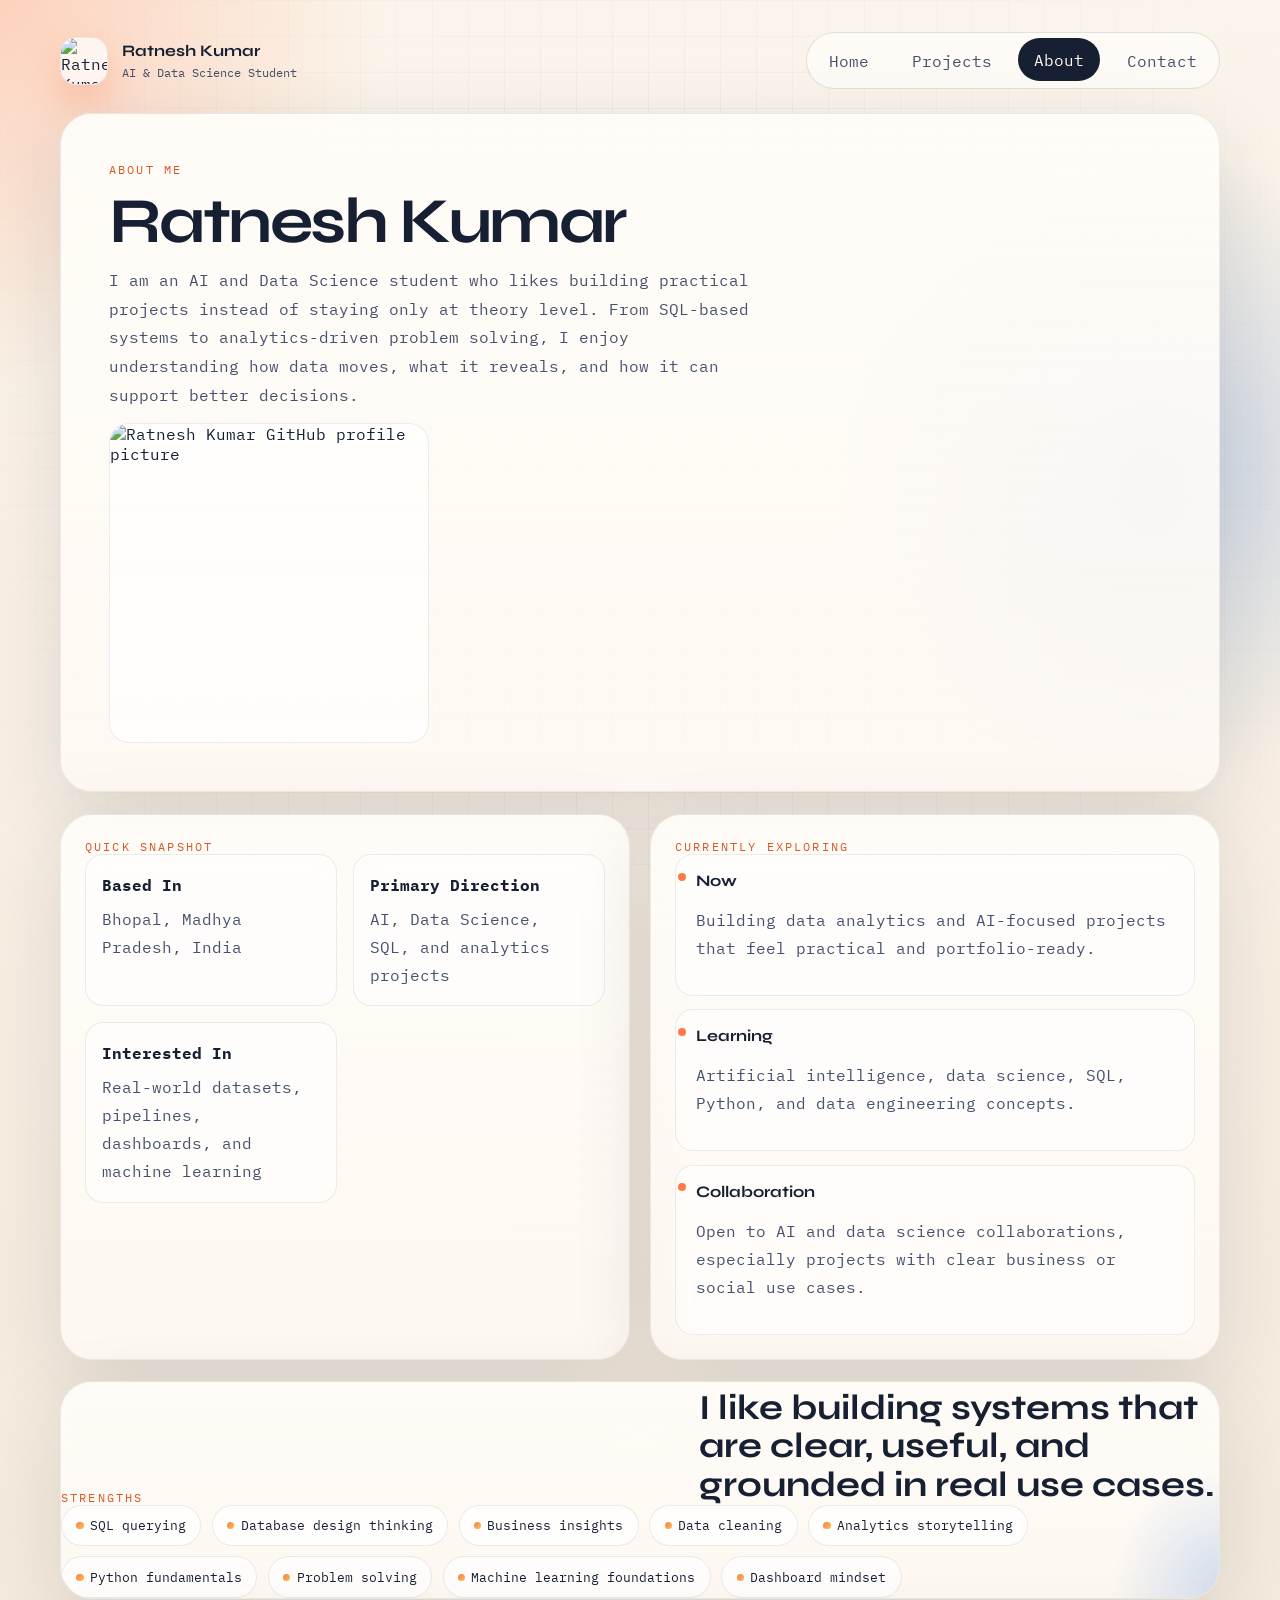
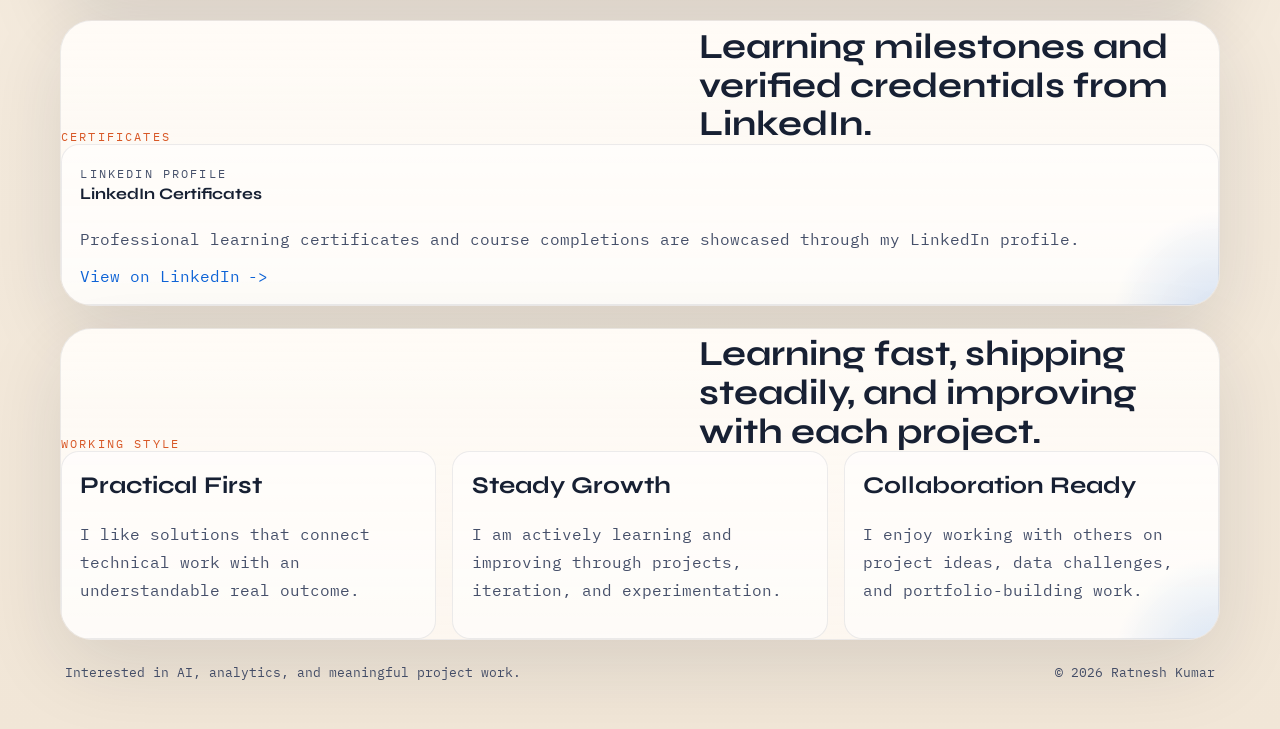
==== about.html @ 62a86c90 "Add files via upload" ====
<!DOCTYPE html>
<html lang="en">
  <head>
    <meta charset="UTF-8" />
    <meta name="viewport" content="width=device-width, initial-scale=1.0" />
    <title>About | Ratnesh Kumar</title>
    <meta
      name="description"
      content="Learn more about Ratnesh Kumar, an AI and Data Science student focused on practical problem solving."
    />
    <link rel="preconnect" href="https://fonts.googleapis.com" />
    <link rel="preconnect" href="https://fonts.gstatic.com" crossorigin />
    <link
      href="https://fonts.googleapis.com/css2?family=IBM+Plex+Mono:wght@400;500&family=Syne:wght@500;700;800&display=swap"
      rel="stylesheet"
    />
    <link rel="stylesheet" href="styles.css" />
  </head>
  <body data-page="about">
    <div class="page-shell">
      <header class="site-header">
        <a class="brand" href="index.html" aria-label="Ratnesh Kumar portfolio home">
          <span class="brand-mark">
            <img
              data-profile-image
              src="https://github.com/rat7050.png"
              alt="Ratnesh Kumar GitHub profile picture"
              loading="eager"
              decoding="async"
              referrerpolicy="no-referrer"
            />
          </span>
          <span class="brand-text">
            <strong data-name>Ratnesh Kumar</strong>
            <small data-role>AI &amp; Data Science Student</small>
          </span>
        </a>
        <button class="nav-toggle" type="button" aria-expanded="false" aria-label="Open navigation">
          Menu
        </button>
        <nav class="site-nav" data-nav>
          <a href="index.html">Home</a>
          <a href="projects.html">Projects</a>
          <a href="about.html">About</a>
          <a href="contact.html">Contact</a>
        </nav>
      </header>

      <main>
        <section class="page-hero panel compact">
          <p class="eyebrow">About Me</p>
          <h1 data-name>Ratnesh Kumar</h1>
          <p data-about-long>
            I am an AI and Data Science student who enjoys combining technical learning with practical execution. My work often starts with data, then moves into structure, analysis, and clear outcomes.
          </p>
          <div class="portrait-inline">
            <img
              data-profile-image
              src="https://github.com/rat7050.png"
              alt="Ratnesh Kumar GitHub profile picture"
              loading="lazy"
              decoding="async"
              referrerpolicy="no-referrer"
            />
          </div>
        </section>

        <section class="about-layout">
          <article class="panel">
            <p class="section-tag">Quick Snapshot</p>
            <div class="profile-facts" data-facts></div>
          </article>

          <article class="panel">
            <p class="section-tag">Currently Exploring</p>
            <div class="timeline" data-learning-path></div>
          </article>
        </section>

        <section class="panel">
          <div class="section-heading">
            <p class="section-tag">Strengths</p>
            <h2>I like building systems that are clear, useful, and grounded in real use cases.</h2>
          </div>
          <div class="chip-cloud large" data-strengths></div>
        </section>

        <section class="panel">
          <div class="section-heading">
            <p class="section-tag">Certificates</p>
            <h2>Learning milestones and verified credentials from LinkedIn.</h2>
          </div>
          <div class="certificate-grid" data-certificates></div>
        </section>

        <section class="panel">
          <div class="section-heading">
            <p class="section-tag">Working Style</p>
            <h2>Learning fast, shipping steadily, and improving with each project.</h2>
          </div>
          <div class="bullet-columns" data-values></div>
        </section>
      </main>

      <footer class="site-footer">
        <p>Interested in AI, analytics, and meaningful project work.</p>
        <p>&copy; <span data-year></span> <span data-name>Ratnesh Kumar</span></p>
      </footer>
    </div>

    <script src="script.js"></script>
  </body>
</html>
---- styles.css ----
*,
*::before,
*::after {
  box-sizing: border-box;
}

:root {
  --bg: #f7efe4;
  --bg-soft: rgba(255, 248, 240, 0.72);
  --surface: rgba(255, 250, 245, 0.82);
  --surface-strong: rgba(255, 252, 248, 0.95);
  --ink: #172033;
  --muted: #46506a;
  --line: rgba(23, 32, 51, 0.12);
  --accent: #ff7a46;
  --accent-deep: #d85827;
  --accent-two: #0d63d6;
  --accent-three: #f4c15d;
  --shadow: 0 24px 80px rgba(23, 32, 51, 0.12);
  --radius-xl: 32px;
  --radius-lg: 24px;
  --radius-md: 18px;
  --radius-sm: 14px;
  --page-width: 1160px;
}

html {
  scroll-behavior: smooth;
}

body {
  margin: 0;
  min-height: 100vh;
  color: var(--ink);
  background:
    radial-gradient(circle at top left, rgba(255, 122, 70, 0.28), transparent 24rem),
    radial-gradient(circle at 90% 20%, rgba(13, 99, 214, 0.2), transparent 20rem),
    linear-gradient(180deg, #fbf4ea 0%, #f1e6d7 100%);
  font-family: "IBM Plex Mono", "Consolas", monospace;
}

body::before {
  content: "";
  position: fixed;
  inset: 0;
  pointer-events: none;
  background-image:
    linear-gradient(rgba(23, 32, 51, 0.035) 1px, transparent 1px),
    linear-gradient(90deg, rgba(23, 32, 51, 0.035) 1px, transparent 1px);
  background-size: 36px 36px;
  mask-image: radial-gradient(circle at center, black 45%, transparent 95%);
  z-index: -1;
}

a {
  color: inherit;
  text-decoration: none;
}

img {
  max-width: 100%;
}

.page-shell {
  width: min(calc(100% - 2rem), var(--page-width));
  margin: 0 auto;
  padding: 1.25rem 0 3rem;
}

.site-header,
.site-footer,
.hero,
.story-grid,
.section-block,
.about-layout,
.contact-layout {
  width: 100%;
}

.site-header {
  display: flex;
  align-items: center;
  justify-content: space-between;
  gap: 1rem;
  padding: 0.75rem 0 1.5rem;
}

.brand {
  display: inline-flex;
  align-items: center;
  gap: 0.9rem;
}

.brand-mark {
  display: inline-flex;
  align-items: center;
  justify-content: center;
  width: 3rem;
  height: 3rem;
  border-radius: 1rem;
  overflow: hidden;
  background: rgba(255, 255, 255, 0.72);
  border: 1px solid rgba(23, 32, 51, 0.08);
  box-shadow: 0 18px 36px rgba(255, 122, 70, 0.3);
}

.brand-mark img {
  display: block;
  width: 100%;
  height: 100%;
  object-fit: cover;
}

.brand-text {
  display: flex;
  flex-direction: column;
  gap: 0.2rem;
}

.brand-text strong,
h1,
h2,
h3,
blockquote {
  font-family: "Syne", "Trebuchet MS", sans-serif;
}

.brand-text strong {
  font-size: 1rem;
}

.brand-text small {
  color: var(--muted);
  font-size: 0.78rem;
}

.site-nav {
  display: flex;
  align-items: center;
  gap: 0.65rem;
  padding: 0.4rem;
  border: 1px solid var(--line);
  border-radius: 999px;
  background: rgba(255, 252, 248, 0.8);
  backdrop-filter: blur(16px);
}

.site-nav a {
  padding: 0.7rem 1rem;
  border-radius: 999px;
  color: var(--muted);
  transition: background-color 180ms ease, color 180ms ease, transform 180ms ease;
}

.site-nav a:hover,
.site-nav a.active {
  background: var(--ink);
  color: #fff7f0;
  transform: translateY(-1px);
}

.nav-toggle {
  display: none;
  border: 1px solid var(--line);
  border-radius: 999px;
  background: var(--surface-strong);
  padding: 0.75rem 1rem;
  font: inherit;
  color: var(--ink);
  cursor: pointer;
}

main {
  display: grid;
  gap: 1.35rem;
}

.panel {
  position: relative;
  overflow: hidden;
  border: 1px solid rgba(23, 32, 51, 0.08);
  border-radius: var(--radius-xl);
  background: linear-gradient(180deg, var(--surface-strong), var(--surface));
  box-shadow: var(--shadow);
}

.panel::after {
  content: "";
  position: absolute;
  inset: auto -10% -45% auto;
  width: 14rem;
  height: 14rem;
  border-radius: 50%;
  background: radial-gradient(circle, rgba(13, 99, 214, 0.18), transparent 70%);
  pointer-events: none;
}

.hero,
.page-hero {
  padding: clamp(1.75rem, 4vw, 3rem);
}

.hero {
  display: grid;
  grid-template-columns: minmax(0, 1.3fr) minmax(18rem, 0.9fr);
  gap: 1.3rem;
}

.page-hero.compact {
  display: grid;
  gap: 0.85rem;
}

.eyebrow,
.section-tag,
.card-label {
  margin: 0;
  font-size: 0.75rem;
  letter-spacing: 0.18em;
  text-transform: uppercase;
  color: var(--accent-deep);
}

h1 {
  margin: 0;
  font-size: clamp(2.85rem, 8vw, 5.5rem);
  line-height: 0.96;
  letter-spacing: -0.04em;
  max-width: 11ch;
}

.page-hero h1 {
  max-width: 14ch;
  font-size: clamp(2.2rem, 6vw, 4rem);
}

.hero-summary,
[data-project-summary],
[data-contact-intro],
[data-about-long],
[data-about-short] {
  margin: 0;
  max-width: 65ch;
  color: var(--muted);
  font-size: 1rem;
  line-height: 1.8;
}

.hero-actions {
  display: flex;
  flex-wrap: wrap;
  gap: 0.8rem;
  margin: 1.5rem 0;
}

.button,
.text-link {
  transition: transform 180ms ease, background-color 180ms ease, color 180ms ease, border-color 180ms ease;
}

.button {
  display: inline-flex;
  align-items: center;
  justify-content: center;
  gap: 0.5rem;
  min-height: 3.1rem;
  padding: 0.9rem 1.3rem;
  border-radius: 999px;
  border: 1px solid transparent;
  font-size: 0.92rem;
}

.button:hover,
.text-link:hover {
  transform: translateY(-2px);
}

.button.primary {
  background: var(--ink);
  color: #fff7f0;
}

.button.secondary {
  background: rgba(13, 99, 214, 0.12);
  border-color: rgba(13, 99, 214, 0.2);
  color: var(--accent-two);
}

.button.ghost {
  background: transparent;
  border-color: var(--line);
  color: var(--ink);
}

.text-link {
  display: inline-flex;
  align-items: center;
  gap: 0.5rem;
  color: var(--accent-two);
}

.text-link::after {
  content: "->";
}

.stats-grid {
  display: grid;
  grid-template-columns: repeat(3, minmax(0, 1fr));
  gap: 0.85rem;
  margin-top: 1.25rem;
}

.stat-card,
.feature-card,
.stack-card,
.portrait-card,
.project-card,
.mini-panel,
.timeline-item,
.contact-item {
  border: 1px solid rgba(23, 32, 51, 0.08);
  background: rgba(255, 255, 255, 0.55);
  backdrop-filter: blur(10px);
}

.stat-card {
  padding: 1rem;
  border-radius: var(--radius-md);
}

.stat-card strong {
  display: block;
  font-family: "Syne", sans-serif;
  font-size: 1.8rem;
}

.stat-card span {
  color: var(--muted);
  font-size: 0.8rem;
}

.hero-side {
  display: grid;
  gap: 1rem;
}

.feature-card,
.stack-card,
.portrait-card,
.cta-panel,
.process-panel,
.note-panel {
  padding: 1.4rem;
}

.tilt-card {
  transform: rotate(-2.4deg);
}

.feature-card h2,
.stack-card h2,
.intro-panel h2,
.quote-panel blockquote,
.cta-panel h2,
.section-heading h2,
.note-panel h2 {
  margin: 0.4rem 0 0;
  font-size: clamp(1.55rem, 3vw, 2.2rem);
  line-height: 1.1;
}

.mini-list,
.timeline,
.contact-list {
  display: grid;
  gap: 0.85rem;
}

.mini-list {
  margin: 1rem 0 0;
  padding: 0 0 0 1.1rem;
  color: var(--muted);
  line-height: 1.7;
}

.chip-cloud {
  display: flex;
  flex-wrap: wrap;
  gap: 0.65rem;
  margin-top: 1rem;
}

.chip-cloud.large {
  margin-top: 0;
}

.chip {
  display: inline-flex;
  align-items: center;
  gap: 0.4rem;
  padding: 0.7rem 0.9rem;
  border: 1px solid rgba(23, 32, 51, 0.09);
  border-radius: 999px;
  background: rgba(255, 255, 255, 0.7);
  color: var(--ink);
  font-size: 0.82rem;
}

.chip::before {
  content: "";
  width: 0.45rem;
  height: 0.45rem;
  border-radius: 50%;
  background: linear-gradient(135deg, var(--accent), var(--accent-three));
}

.portrait-card {
  display: grid;
  gap: 1rem;
}

.portrait-frame,
.portrait-inline {
  overflow: hidden;
  border-radius: calc(var(--radius-lg) - 4px);
  border: 1px solid rgba(23, 32, 51, 0.08);
  background: rgba(255, 255, 255, 0.7);
}

.portrait-frame {
  min-height: 18rem;
}

.portrait-frame img,
.portrait-inline img {
  display: block;
  width: 100%;
  height: 100%;
  object-fit: cover;
}

.portrait-meta {
  display: grid;
  gap: 0.35rem;
}

.portrait-meta h2 {
  margin: 0;
  font-size: clamp(1.35rem, 2.6vw, 1.9rem);
  line-height: 1.1;
}

.story-grid,
.about-layout,
.contact-layout {
  display: grid;
  grid-template-columns: repeat(2, minmax(0, 1fr));
  gap: 1.25rem;
}

.about-layout > .panel,
.contact-layout > .panel {
  padding: 1.5rem;
}

.intro-panel,
.quote-panel {
  padding: 1.5rem;
}

.portrait-inline {
  width: min(100%, 20rem);
  aspect-ratio: 1 / 1;
}

.intro-panel p,
.quote-panel blockquote,
.profile-facts,
.bullet-columns p,
.timeline-item p,
.contact-item p {
  color: var(--muted);
  line-height: 1.75;
}

blockquote {
  padding-left: 1rem;
  border-left: 4px solid var(--accent);
}

.section-block {
  display: grid;
  gap: 1rem;
}

.section-heading {
  display: flex;
  align-items: end;
  justify-content: space-between;
  gap: 1rem;
}

.section-heading h2 {
  max-width: 20ch;
}

.project-grid {
  display: grid;
  grid-template-columns: repeat(3, minmax(0, 1fr));
  gap: 1rem;
}

.project-card {
  display: grid;
  gap: 1rem;
  padding: 1.35rem;
  border-radius: var(--radius-lg);
}

.project-card:nth-child(3n + 1) .project-banner {
  background: linear-gradient(135deg, rgba(255, 122, 70, 0.18), rgba(244, 193, 93, 0.18));
}

.project-card:nth-child(3n + 2) .project-banner {
  background: linear-gradient(135deg, rgba(13, 99, 214, 0.18), rgba(132, 186, 255, 0.18));
}

.project-card:nth-child(3n + 3) .project-banner {
  background: linear-gradient(135deg, rgba(23, 32, 51, 0.12), rgba(255, 255, 255, 0.28));
}

.project-banner {
  min-height: 9rem;
  border-radius: 1.2rem;
  border: 1px solid rgba(23, 32, 51, 0.08);
  padding: 1rem;
}

.project-index {
  display: inline-flex;
  align-items: center;
  justify-content: center;
  width: 2.25rem;
  height: 2.25rem;
  border-radius: 999px;
  background: rgba(255, 255, 255, 0.74);
  font-family: "Syne", sans-serif;
  font-size: 1rem;
}

.project-card h3 {
  margin: 0;
  font-family: "Syne", sans-serif;
  font-size: 1.45rem;
}

.project-card p {
  margin: 0;
  color: var(--muted);
  line-height: 1.75;
}

.project-meta {
  display: flex;
  flex-wrap: wrap;
  gap: 0.5rem;
}

.project-links {
  display: flex;
  flex-wrap: wrap;
  gap: 0.85rem;
}

.project-links a {
  color: var(--accent-two);
}

.process-grid,
.profile-facts,
.bullet-columns,
.contact-fit,
.certificate-grid {
  display: grid;
  grid-template-columns: repeat(auto-fit, minmax(14rem, 1fr));
  gap: 1rem;
}

.mini-panel,
.timeline-item,
.contact-item,
.fit-card,
.certificate-card {
  padding: 1rem 1rem 1.05rem;
  border-radius: var(--radius-md);
}

.mini-panel h3,
.timeline-item h3,
.contact-item h3,
.fit-card h3,
.certificate-card h3 {
  margin: 0 0 0.55rem;
  font-size: 1rem;
  font-family: "Syne", sans-serif;
}

.profile-facts strong {
  display: block;
  margin-bottom: 0.35rem;
  color: var(--ink);
}

.mini-panel span {
  display: block;
  color: var(--muted);
  line-height: 1.75;
}

.timeline {
  grid-template-columns: 1fr;
}

.timeline-item {
  position: relative;
  padding-left: 1.25rem;
}

.timeline-item::before {
  content: "";
  position: absolute;
  left: 0.15rem;
  top: 1.1rem;
  width: 0.5rem;
  height: 0.5rem;
  border-radius: 50%;
  background: var(--accent);
}

.bullet-columns {
  align-items: start;
}

.bullet-columns > div,
.fit-card,
.certificate-card {
  padding: 1.15rem;
  border-radius: var(--radius-md);
  border: 1px solid rgba(23, 32, 51, 0.08);
  background: rgba(255, 255, 255, 0.55);
}

.bullet-columns h2,
.fit-card h3,
.certificate-card h3 {
  margin-top: 0;
}

.certificate-card {
  display: grid;
  gap: 0.8rem;
}

.certificate-card p {
  margin: 0;
  color: var(--muted);
  line-height: 1.75;
}

.certificate-link {
  justify-self: start;
}

.contact-list,
.contact-fit {
  margin-top: 0.75rem;
}

.contact-item a {
  color: var(--accent-two);
  word-break: break-word;
}

.cta-panel {
  display: flex;
  align-items: center;
  justify-content: space-between;
  gap: 1rem;
}

.site-footer {
  display: flex;
  justify-content: space-between;
  gap: 1rem;
  margin-top: 1.5rem;
  padding: 0 0.3rem;
  color: var(--muted);
  font-size: 0.82rem;
}

.site-footer p {
  margin: 0;
}

@media (max-width: 980px) {
  .hero,
  .story-grid,
  .about-layout,
  .contact-layout,
  .project-grid,
  .process-grid,
  .profile-facts,
  .bullet-columns,
  .contact-fit {
    grid-template-columns: 1fr;
  }

  .section-heading,
  .cta-panel,
  .site-footer {
    align-items: start;
    flex-direction: column;
  }

  h1,
  .page-hero h1 {
    max-width: 100%;
  }
}

@media (max-width: 760px) {
  .page-shell {
    width: min(calc(100% - 1rem), var(--page-width));
  }

  .site-header {
    position: relative;
    flex-wrap: wrap;
  }

  .nav-toggle {
    display: inline-flex;
  }

  .site-nav {
    display: none;
    width: 100%;
    flex-direction: column;
    align-items: stretch;
    border-radius: 1.5rem;
    padding: 0.65rem;
  }

  .site-nav.open {
    display: flex;
  }

  .site-nav a {
    text-align: center;
  }

  .hero-actions,
  .project-links {
    flex-direction: column;
    align-items: stretch;
  }

  .button,
  .text-link {
    justify-content: center;
  }

  .stats-grid {
    grid-template-columns: 1fr;
  }
}

@media (prefers-reduced-motion: reduce) {
  *,
  *::before,
  *::after {
    scroll-behavior: auto;
    transition: none !important;
    animation: none !important;
  }

  .tilt-card {
    transform: none;
  }
}
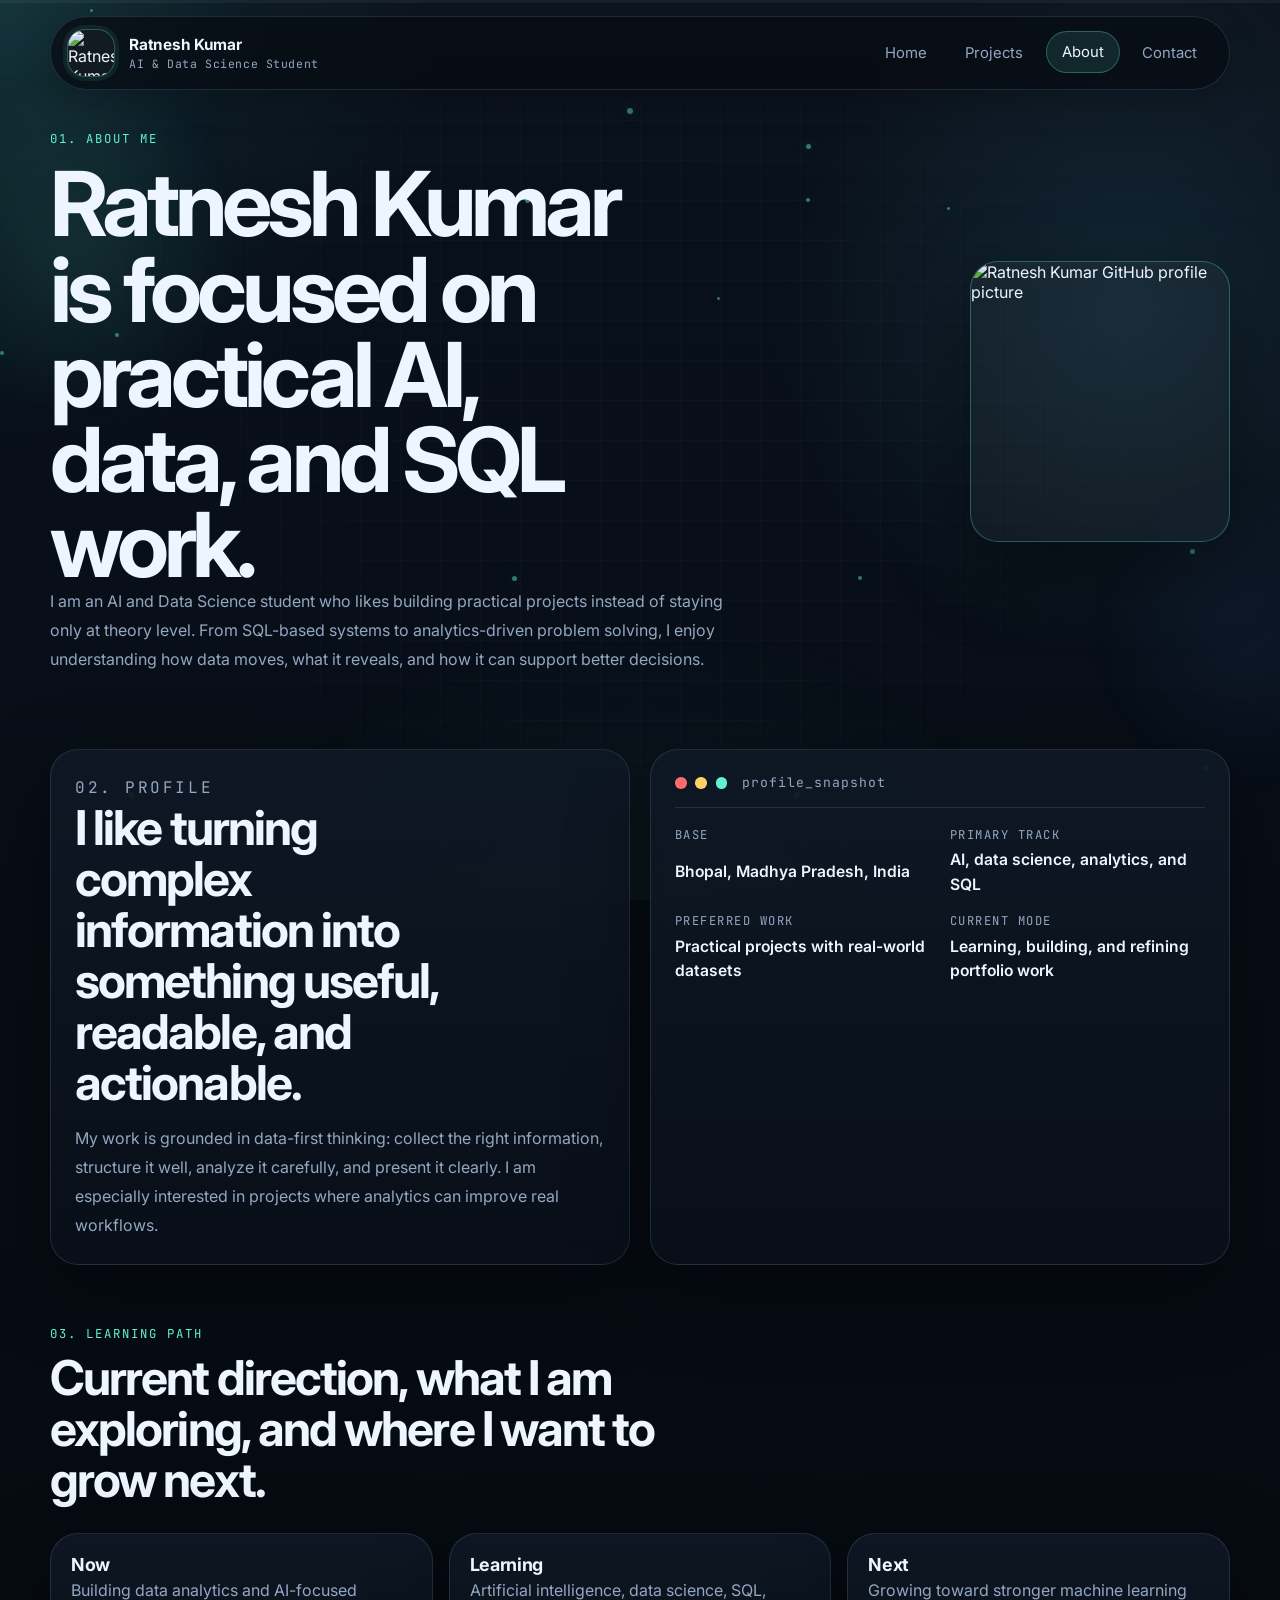
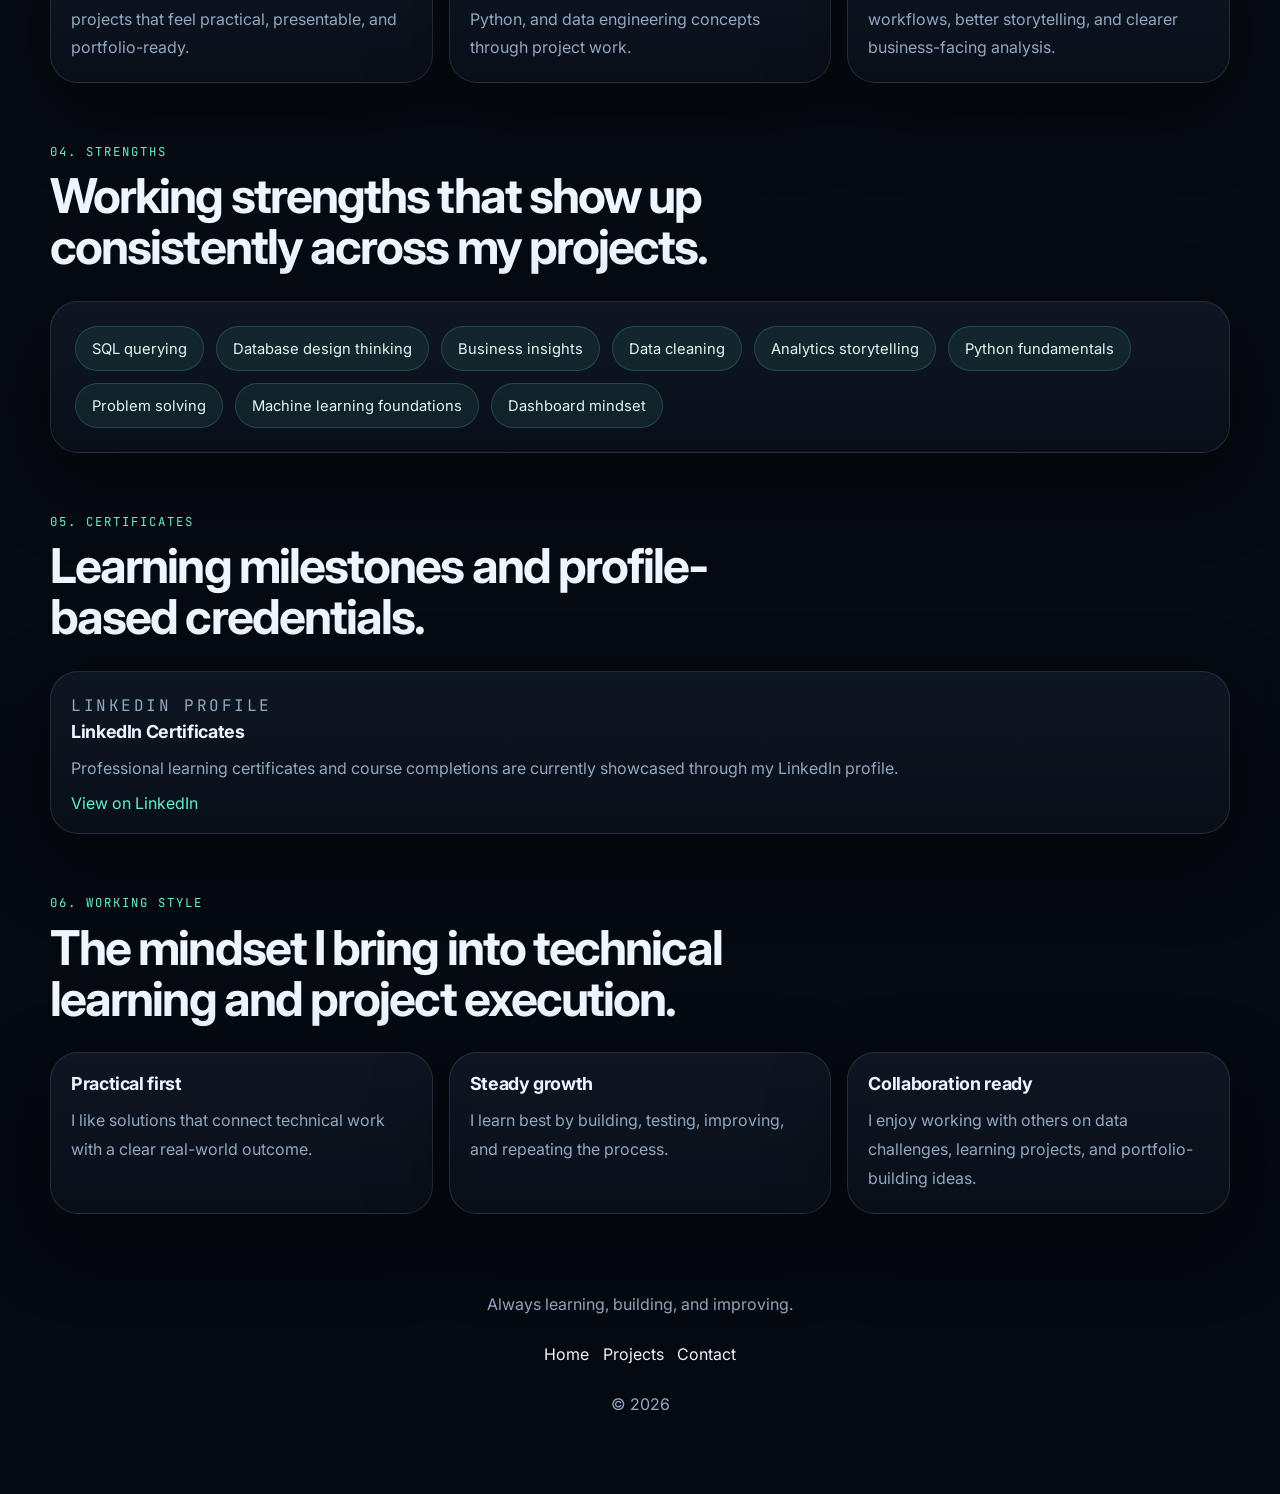
==== commit 5ca83480: "Redesign portfolio to match dark reference style" ====
--- a/about.html
+++ b/about.html
@@ -11,12 +11,21 @@
     <link rel="preconnect" href="https://fonts.googleapis.com" />
     <link rel="preconnect" href="https://fonts.gstatic.com" crossorigin />
     <link
-      href="https://fonts.googleapis.com/css2?family=IBM+Plex+Mono:wght@400;500&family=Syne:wght@500;700;800&display=swap"
+      href="https://fonts.googleapis.com/css2?family=Inter:wght@400;500;600;700;800&family=JetBrains+Mono:wght@400;500;600&display=swap"
       rel="stylesheet"
     />
     <link rel="stylesheet" href="styles.css" />
   </head>
   <body data-page="about">
+    <div class="site-background" aria-hidden="true">
+      <div class="grid-overlay"></div>
+      <div class="orb orb-one"></div>
+      <div class="orb orb-two"></div>
+      <div class="cursor-glow" data-cursor-glow></div>
+      <div class="particle-field" data-particle-field></div>
+    </div>
+    <div class="scroll-progress" aria-hidden="true"><span data-progress-bar></span></div>
+
     <div class="page-shell">
       <header class="site-header">
         <a class="brand" href="index.html" aria-label="Ratnesh Kumar portfolio home">
@@ -35,9 +44,11 @@
             <small data-role>AI &amp; Data Science Student</small>
           </span>
         </a>
+
         <button class="nav-toggle" type="button" aria-expanded="false" aria-label="Open navigation">
           Menu
         </button>
+
         <nav class="site-nav" data-nav>
           <a href="index.html">Home</a>
           <a href="projects.html">Projects</a>
@@ -47,64 +58,94 @@
       </header>
 
       <main>
-        <section class="page-hero panel compact">
-          <p class="eyebrow">About Me</p>
-          <h1 data-name>Ratnesh Kumar</h1>
-          <p data-about-long>
-            I am an AI and Data Science student who enjoys combining technical learning with practical execution. My work often starts with data, then moves into structure, analysis, and clear outcomes.
-          </p>
-          <div class="portrait-inline">
-            <img
-              data-profile-image
-              src="https://github.com/rat7050.png"
-              alt="Ratnesh Kumar GitHub profile picture"
-              loading="lazy"
-              decoding="async"
-              referrerpolicy="no-referrer"
-            />
+        <section class="page-hero">
+          <div class="page-hero-copy reveal">
+            <p class="section-number">01. About Me</p>
+            <h1><span data-name>Ratnesh Kumar</span> is focused on practical AI, data, and SQL work.</h1>
+            <p class="lead" data-about-long>
+              I am an AI and Data Science student who likes building practical projects instead of staying only at theory level.
+            </p>
+          </div>
+
+          <div class="page-hero-visual reveal delay-1">
+            <div class="mini-portrait">
+              <img
+                data-profile-image
+                src="https://github.com/rat7050.png"
+                alt="Ratnesh Kumar GitHub profile picture"
+                loading="eager"
+                decoding="async"
+                referrerpolicy="no-referrer"
+              />
+            </div>
           </div>
         </section>
 
-        <section class="about-layout">
-          <article class="panel">
-            <p class="section-tag">Quick Snapshot</p>
-            <div class="profile-facts" data-facts></div>
-          </article>
+        <section class="section-shell">
+          <div class="info-grid">
+            <article class="story-panel reveal">
+              <p class="section-number">02. Profile</p>
+              <h2>I like turning complex information into something useful, readable, and actionable.</h2>
+              <p data-about-short>
+                My work is grounded in data-first thinking: collect the right information, structure it well, analyze it carefully, and present it clearly.
+              </p>
+            </article>
 
-          <article class="panel">
-            <p class="section-tag">Currently Exploring</p>
-            <div class="timeline" data-learning-path></div>
-          </article>
+            <aside class="system-card reveal delay-1">
+              <div class="terminal-bar">
+                <span></span>
+                <span></span>
+                <span></span>
+                <p>profile_snapshot</p>
+              </div>
+              <div class="system-grid" data-facts></div>
+            </aside>
+          </div>
         </section>
 
-        <section class="panel">
-          <div class="section-heading">
-            <p class="section-tag">Strengths</p>
-            <h2>I like building systems that are clear, useful, and grounded in real use cases.</h2>
+        <section class="section-shell">
+          <div class="section-heading reveal">
+            <p class="section-number">03. Learning Path</p>
+            <h2>Current direction, what I am exploring, and where I want to grow next.</h2>
           </div>
-          <div class="chip-cloud large" data-strengths></div>
+          <div class="timeline-grid" data-learning-path></div>
         </section>
 
-        <section class="panel">
-          <div class="section-heading">
-            <p class="section-tag">Certificates</p>
-            <h2>Learning milestones and verified credentials from LinkedIn.</h2>
+        <section class="section-shell">
+          <div class="section-heading reveal">
+            <p class="section-number">04. Strengths</p>
+            <h2>Working strengths that show up consistently across my projects.</h2>
+          </div>
+          <div class="stack-surface reveal">
+            <div class="chip-cloud large" data-strengths></div>
+          </div>
+        </section>
+
+        <section class="section-shell">
+          <div class="section-heading reveal">
+            <p class="section-number">05. Certificates</p>
+            <h2>Learning milestones and profile-based credentials.</h2>
           </div>
           <div class="certificate-grid" data-certificates></div>
         </section>
 
-        <section class="panel">
-          <div class="section-heading">
-            <p class="section-tag">Working Style</p>
-            <h2>Learning fast, shipping steadily, and improving with each project.</h2>
+        <section class="section-shell">
+          <div class="section-heading reveal">
+            <p class="section-number">06. Working Style</p>
+            <h2>The mindset I bring into technical learning and project execution.</h2>
           </div>
-          <div class="bullet-columns" data-values></div>
+          <div class="bullet-grid" data-values></div>
         </section>
       </main>
 
       <footer class="site-footer">
-        <p>Interested in AI, analytics, and meaningful project work.</p>
-        <p>&copy; <span data-year></span> <span data-name>Ratnesh Kumar</span></p>
+        <p>Always learning, building, and improving.</p>
+        <div class="footer-links">
+          <a href="index.html">Home</a>
+          <a href="projects.html">Projects</a>
+          <a href="contact.html">Contact</a>
+        </div>
+        <p>&copy; <span data-year></span></p>
       </footer>
     </div>
 
--- a/styles.css
+++ b/styles.css
@@ -5,23 +5,25 @@
 }
 
 :root {
-  --bg: #f7efe4;
-  --bg-soft: rgba(255, 248, 240, 0.72);
-  --surface: rgba(255, 250, 245, 0.82);
-  --surface-strong: rgba(255, 252, 248, 0.95);
-  --ink: #172033;
-  --muted: #46506a;
-  --line: rgba(23, 32, 51, 0.12);
-  --accent: #ff7a46;
-  --accent-deep: #d85827;
-  --accent-two: #0d63d6;
-  --accent-three: #f4c15d;
-  --shadow: 0 24px 80px rgba(23, 32, 51, 0.12);
+  color-scheme: dark;
+  --bg: #060b12;
+  --bg-elevated: rgba(10, 16, 26, 0.88);
+  --panel: rgba(14, 22, 35, 0.92);
+  --panel-soft: rgba(13, 20, 31, 0.72);
+  --text: #edf5ff;
+  --muted: #93a7c2;
+  --muted-strong: #c5d4e7;
+  --line: rgba(142, 167, 194, 0.18);
+  --line-strong: rgba(98, 240, 208, 0.3);
+  --primary: #62f0d0;
+  --primary-strong: #24cfa9;
+  --primary-soft: rgba(98, 240, 208, 0.11);
+  --shadow: 0 28px 80px rgba(0, 0, 0, 0.42);
   --radius-xl: 32px;
-  --radius-lg: 24px;
-  --radius-md: 18px;
-  --radius-sm: 14px;
-  --page-width: 1160px;
+  --radius-lg: 28px;
+  --radius-md: 22px;
+  --radius-sm: 18px;
+  --page-width: 1180px;
 }
 
 html {
@@ -31,12 +33,12 @@
 body {
   margin: 0;
   min-height: 100vh;
-  color: var(--ink);
+  font-family: "Inter", "Segoe UI", sans-serif;
+  color: var(--text);
   background:
-    radial-gradient(circle at top left, rgba(255, 122, 70, 0.28), transparent 24rem),
-    radial-gradient(circle at 90% 20%, rgba(13, 99, 214, 0.2), transparent 20rem),
-    linear-gradient(180deg, #fbf4ea 0%, #f1e6d7 100%);
-  font-family: "IBM Plex Mono", "Consolas", monospace;
+    radial-gradient(circle at top left, rgba(17, 64, 74, 0.35), transparent 28rem),
+    radial-gradient(circle at 88% 10%, rgba(72, 156, 190, 0.16), transparent 22rem),
+    linear-gradient(180deg, #09111b 0%, #060b12 50%, #050910 100%);
 }
 
 body::before {
@@ -44,12 +46,14 @@
   position: fixed;
   inset: 0;
   pointer-events: none;
-  background-image:
-    linear-gradient(rgba(23, 32, 51, 0.035) 1px, transparent 1px),
-    linear-gradient(90deg, rgba(23, 32, 51, 0.035) 1px, transparent 1px);
-  background-size: 36px 36px;
-  mask-image: radial-gradient(circle at center, black 45%, transparent 95%);
-  z-index: -1;
+  background:
+    linear-gradient(180deg, rgba(255, 255, 255, 0.02), transparent 28%),
+    radial-gradient(circle at 50% 120%, rgba(98, 240, 208, 0.08), transparent 38%);
+  z-index: -4;
+}
+
+body.menu-open {
+  overflow: hidden;
 }
 
 a {
@@ -58,450 +62,630 @@
 }
 
 img {
+  display: block;
   max-width: 100%;
+}
+
+button,
+input,
+textarea {
+  font: inherit;
+}
+
+section[id] {
+  scroll-margin-top: 7rem;
+}
+
+.site-background {
+  position: fixed;
+  inset: 0;
+  z-index: -3;
+  overflow: hidden;
+  pointer-events: none;
+}
+
+.grid-overlay {
+  position: absolute;
+  inset: 0;
+  background-image:
+    linear-gradient(rgba(255, 255, 255, 0.03) 1px, transparent 1px),
+    linear-gradient(90deg, rgba(255, 255, 255, 0.03) 1px, transparent 1px);
+  background-size: 40px 40px;
+  mask-image: radial-gradient(circle at center, black 35%, transparent 88%);
+  opacity: 0.7;
+}
+
+.orb {
+  position: absolute;
+  border-radius: 50%;
+  filter: blur(12px);
+  opacity: 0.45;
+}
+
+.orb-one {
+  top: 8%;
+  left: -8%;
+  width: 22rem;
+  height: 22rem;
+  background: radial-gradient(circle, rgba(98, 240, 208, 0.24), transparent 70%);
+}
+
+.orb-two {
+  right: -10%;
+  bottom: 12%;
+  width: 20rem;
+  height: 20rem;
+  background: radial-gradient(circle, rgba(84, 129, 241, 0.18), transparent 72%);
+}
+
+.cursor-glow {
+  position: absolute;
+  top: 0;
+  left: 0;
+  width: 34rem;
+  height: 34rem;
+  border-radius: 50%;
+  background: radial-gradient(circle, rgba(98, 240, 208, 0.18), transparent 68%);
+  filter: blur(18px);
+  opacity: 0.45;
+  transform: translate(-50%, -50%);
+  transition: transform 120ms linear;
+}
+
+.particle-field {
+  position: absolute;
+  inset: 0;
+}
+
+.particle-field span {
+  position: absolute;
+  border-radius: 999px;
+  background: rgba(98, 240, 208, 0.85);
+  box-shadow: 0 0 14px rgba(98, 240, 208, 0.45);
+  opacity: 0.55;
+  animation: particle-drift var(--duration, 12s) ease-in-out infinite;
+  animation-delay: var(--delay, 0s);
+}
+
+.scroll-progress {
+  position: fixed;
+  top: 0;
+  left: 0;
+  z-index: 40;
+  width: 100%;
+  height: 3px;
+  background: rgba(255, 255, 255, 0.05);
+}
+
+.scroll-progress span {
+  display: block;
+  width: 0;
+  height: 100%;
+  background: linear-gradient(90deg, var(--primary-strong), var(--primary));
+  box-shadow: 0 0 20px rgba(98, 240, 208, 0.65);
 }
 
 .page-shell {
   width: min(calc(100% - 2rem), var(--page-width));
   margin: 0 auto;
-  padding: 1.25rem 0 3rem;
-}
-
-.site-header,
-.site-footer,
-.hero,
-.story-grid,
-.section-block,
-.about-layout,
-.contact-layout {
-  width: 100%;
+  padding: 1rem 0 3rem;
 }
 
 .site-header {
+  position: sticky;
+  top: 1rem;
+  z-index: 30;
   display: flex;
   align-items: center;
   justify-content: space-between;
   gap: 1rem;
-  padding: 0.75rem 0 1.5rem;
+  margin-bottom: 1.75rem;
+  padding: 0.75rem 1rem;
+  border: 1px solid var(--line);
+  border-radius: 999px;
+  background: rgba(7, 11, 18, 0.74);
+  backdrop-filter: blur(16px);
+  box-shadow: 0 12px 36px rgba(0, 0, 0, 0.2);
 }
 
 .brand {
   display: inline-flex;
   align-items: center;
   gap: 0.9rem;
+  min-width: 0;
 }
 
 .brand-mark {
-  display: inline-flex;
-  align-items: center;
-  justify-content: center;
   width: 3rem;
   height: 3rem;
-  border-radius: 1rem;
+  flex: 0 0 auto;
   overflow: hidden;
-  background: rgba(255, 255, 255, 0.72);
-  border: 1px solid rgba(23, 32, 51, 0.08);
-  box-shadow: 0 18px 36px rgba(255, 122, 70, 0.3);
+  border: 1px solid var(--line-strong);
+  border-radius: 1.1rem;
+  background: rgba(255, 255, 255, 0.04);
+  box-shadow: 0 0 0 4px rgba(98, 240, 208, 0.08);
 }
 
 .brand-mark img {
-  display: block;
   width: 100%;
   height: 100%;
   object-fit: cover;
 }
 
 .brand-text {
+  display: grid;
+  gap: 0.15rem;
+}
+
+.brand-text strong {
+  font-size: 0.96rem;
+  font-weight: 700;
+  letter-spacing: -0.02em;
+}
+
+.brand-text small {
+  color: var(--muted);
+  font-family: "JetBrains Mono", "Consolas", monospace;
+  font-size: 0.72rem;
+  letter-spacing: 0.05em;
+}
+
+.site-nav {
   display: flex;
-  flex-direction: column;
-  gap: 0.2rem;
-}
-
-.brand-text strong,
+  align-items: center;
+  gap: 0.4rem;
+}
+
+.site-nav a {
+  padding: 0.72rem 1rem;
+  border-radius: 999px;
+  color: var(--muted);
+  font-size: 0.93rem;
+  transition:
+    color 180ms ease,
+    background-color 180ms ease,
+    box-shadow 180ms ease,
+    transform 180ms ease;
+}
+
+.site-nav a:hover,
+.site-nav a.active {
+  color: var(--text);
+  background: var(--primary-soft);
+  box-shadow: inset 0 0 0 1px var(--line-strong);
+  transform: translateY(-1px);
+}
+
+.nav-toggle {
+  display: none;
+  padding: 0.78rem 1rem;
+  border: 1px solid var(--line);
+  border-radius: 999px;
+  background: rgba(255, 255, 255, 0.03);
+  color: var(--text);
+  cursor: pointer;
+}
+
+main {
+  display: grid;
+  gap: 1rem;
+}
+
+.hero-section {
+  display: grid;
+  grid-template-columns: minmax(0, 1.08fr) minmax(320px, 0.92fr);
+  align-items: center;
+  gap: clamp(2rem, 4vw, 4.5rem);
+  min-height: calc(100svh - 9rem);
+  padding: 1rem 0 3rem;
+}
+
+.hero-copy {
+  max-width: 42rem;
+}
+
+.section-number,
+.eyebrow,
+.section-tag {
+  margin: 0;
+  font-family: "JetBrains Mono", "Consolas", monospace;
+  font-size: 0.77rem;
+  letter-spacing: 0.16em;
+  text-transform: uppercase;
+}
+
+.section-number,
+.section-tag {
+  color: var(--primary);
+}
+
+.eyebrow {
+  margin-top: 0.8rem;
+  color: rgba(237, 245, 255, 0.56);
+}
+
 h1,
 h2,
 h3,
+strong,
 blockquote {
-  font-family: "Syne", "Trebuchet MS", sans-serif;
-}
-
-.brand-text strong {
-  font-size: 1rem;
-}
-
-.brand-text small {
-  color: var(--muted);
-  font-size: 0.78rem;
-}
-
-.site-nav {
-  display: flex;
-  align-items: center;
-  gap: 0.65rem;
-  padding: 0.4rem;
-  border: 1px solid var(--line);
-  border-radius: 999px;
-  background: rgba(255, 252, 248, 0.8);
-  backdrop-filter: blur(16px);
-}
-
-.site-nav a {
-  padding: 0.7rem 1rem;
-  border-radius: 999px;
-  color: var(--muted);
-  transition: background-color 180ms ease, color 180ms ease, transform 180ms ease;
-}
-
-.site-nav a:hover,
-.site-nav a.active {
-  background: var(--ink);
-  color: #fff7f0;
-  transform: translateY(-1px);
-}
-
-.nav-toggle {
-  display: none;
-  border: 1px solid var(--line);
-  border-radius: 999px;
-  background: var(--surface-strong);
-  padding: 0.75rem 1rem;
-  font: inherit;
-  color: var(--ink);
-  cursor: pointer;
-}
-
-main {
-  display: grid;
-  gap: 1.35rem;
-}
-
-.panel {
-  position: relative;
-  overflow: hidden;
-  border: 1px solid rgba(23, 32, 51, 0.08);
-  border-radius: var(--radius-xl);
-  background: linear-gradient(180deg, var(--surface-strong), var(--surface));
-  box-shadow: var(--shadow);
-}
-
-.panel::after {
-  content: "";
-  position: absolute;
-  inset: auto -10% -45% auto;
-  width: 14rem;
-  height: 14rem;
-  border-radius: 50%;
-  background: radial-gradient(circle, rgba(13, 99, 214, 0.18), transparent 70%);
-  pointer-events: none;
-}
-
-.hero,
-.page-hero {
-  padding: clamp(1.75rem, 4vw, 3rem);
-}
-
-.hero {
-  display: grid;
-  grid-template-columns: minmax(0, 1.3fr) minmax(18rem, 0.9fr);
-  gap: 1.3rem;
-}
-
-.page-hero.compact {
-  display: grid;
-  gap: 0.85rem;
-}
-
-.eyebrow,
-.section-tag,
-.card-label {
   margin: 0;
-  font-size: 0.75rem;
-  letter-spacing: 0.18em;
-  text-transform: uppercase;
-  color: var(--accent-deep);
 }
 
 h1 {
+  margin-top: 0.9rem;
+  font-size: clamp(2.9rem, 7.1vw, 5.6rem);
+  line-height: 0.95;
+  letter-spacing: -0.055em;
+  max-width: 10ch;
+}
+
+h2 {
+  font-size: clamp(1.8rem, 3.9vw, 3rem);
+  line-height: 1.06;
+  letter-spacing: -0.04em;
+}
+
+h3 {
+  font-size: 1.12rem;
+  line-height: 1.2;
+  letter-spacing: -0.02em;
+}
+
+.lead,
+.section-copy,
+.story-panel p,
+.mini-panel p,
+.project-copy p,
+.timeline-item p,
+.certificate-card p,
+.value-card p,
+.contact-item p,
+.fit-card p,
+.quote-card p:last-child {
   margin: 0;
-  font-size: clamp(2.85rem, 8vw, 5.5rem);
-  line-height: 0.96;
-  letter-spacing: -0.04em;
-  max-width: 11ch;
-}
-
-.page-hero h1 {
-  max-width: 14ch;
-  font-size: clamp(2.2rem, 6vw, 4rem);
-}
-
-.hero-summary,
-[data-project-summary],
-[data-contact-intro],
-[data-about-long],
-[data-about-short] {
-  margin: 0;
-  max-width: 65ch;
   color: var(--muted);
   font-size: 1rem;
   line-height: 1.8;
 }
 
-.hero-actions {
+.hero-actions,
+.contact-actions,
+.footer-links {
   display: flex;
   flex-wrap: wrap;
-  gap: 0.8rem;
-  margin: 1.5rem 0;
-}
-
-.button,
-.text-link {
-  transition: transform 180ms ease, background-color 180ms ease, color 180ms ease, border-color 180ms ease;
+  gap: 0.85rem;
+}
+
+.hero-actions {
+  margin: 1.6rem 0 0;
 }
 
 .button {
   display: inline-flex;
   align-items: center;
   justify-content: center;
-  gap: 0.5rem;
-  min-height: 3.1rem;
-  padding: 0.9rem 1.3rem;
+  min-height: 3.15rem;
+  padding: 0.92rem 1.3rem;
+  border: 1px solid transparent;
   border-radius: 999px;
-  border: 1px solid transparent;
-  font-size: 0.92rem;
-}
-
-.button:hover,
-.text-link:hover {
+  font-weight: 600;
+  transition:
+    transform 180ms ease,
+    background-color 180ms ease,
+    border-color 180ms ease,
+    box-shadow 180ms ease,
+    color 180ms ease;
+}
+
+.button:hover {
   transform: translateY(-2px);
 }
 
-.button.primary {
-  background: var(--ink);
-  color: #fff7f0;
-}
-
-.button.secondary {
-  background: rgba(13, 99, 214, 0.12);
-  border-color: rgba(13, 99, 214, 0.2);
-  color: var(--accent-two);
-}
-
-.button.ghost {
+.button-primary {
+  color: #04110f;
+  background: var(--primary);
+  box-shadow: 0 16px 36px rgba(98, 240, 208, 0.2);
+}
+
+.button-secondary {
+  color: var(--text);
+  background: rgba(255, 255, 255, 0.03);
+  border-color: var(--line-strong);
+}
+
+.button-tertiary {
+  color: var(--muted-strong);
   background: transparent;
   border-color: var(--line);
-  color: var(--ink);
-}
-
-.text-link {
-  display: inline-flex;
-  align-items: center;
-  gap: 0.5rem;
-  color: var(--accent-two);
-}
-
-.text-link::after {
-  content: "->";
 }
 
 .stats-grid {
   display: grid;
   grid-template-columns: repeat(3, minmax(0, 1fr));
-  gap: 0.85rem;
-  margin-top: 1.25rem;
-}
-
-.stat-card,
-.feature-card,
-.stack-card,
-.portrait-card,
-.project-card,
-.mini-panel,
-.timeline-item,
-.contact-item {
-  border: 1px solid rgba(23, 32, 51, 0.08);
-  background: rgba(255, 255, 255, 0.55);
-  backdrop-filter: blur(10px);
+  gap: 1rem;
+  margin-top: 1.55rem;
 }
 
 .stat-card {
-  padding: 1rem;
-  border-radius: var(--radius-md);
+  padding: 1rem 1.1rem;
+  border: 1px solid var(--line);
+  border-radius: 1.2rem;
+  background: rgba(255, 255, 255, 0.025);
+  backdrop-filter: blur(12px);
 }
 
 .stat-card strong {
   display: block;
-  font-family: "Syne", sans-serif;
-  font-size: 1.8rem;
+  font-size: 1.45rem;
+  margin-bottom: 0.35rem;
 }
 
 .stat-card span {
+  display: block;
   color: var(--muted);
-  font-size: 0.8rem;
-}
-
-.hero-side {
-  display: grid;
-  gap: 1rem;
-}
-
-.feature-card,
-.stack-card,
-.portrait-card,
-.cta-panel,
-.process-panel,
-.note-panel {
-  padding: 1.4rem;
-}
-
-.tilt-card {
-  transform: rotate(-2.4deg);
-}
-
-.feature-card h2,
-.stack-card h2,
-.intro-panel h2,
-.quote-panel blockquote,
-.cta-panel h2,
-.section-heading h2,
-.note-panel h2 {
-  margin: 0.4rem 0 0;
-  font-size: clamp(1.55rem, 3vw, 2.2rem);
-  line-height: 1.1;
-}
-
-.mini-list,
-.timeline,
-.contact-list {
-  display: grid;
-  gap: 0.85rem;
-}
-
-.mini-list {
-  margin: 1rem 0 0;
-  padding: 0 0 0 1.1rem;
+  font-size: 0.9rem;
+  line-height: 1.6;
+}
+
+.hero-visual {
+  display: flex;
+  justify-content: center;
+}
+
+.portrait-shell {
+  position: relative;
+  width: min(100%, 440px);
+  aspect-ratio: 0.92;
+}
+
+.portrait-outline {
+  position: absolute;
+  inset: 8% -3% -8% 7%;
+  border: 1px solid rgba(98, 240, 208, 0.36);
+  border-radius: 2.2rem;
+  transform: rotate(8deg);
+}
+
+.portrait-card {
+  position: relative;
+  width: 100%;
+  height: 100%;
+  overflow: hidden;
+  border: 1px solid var(--line-strong);
+  border-radius: 2rem;
+  background: linear-gradient(180deg, rgba(17, 27, 42, 0.95), rgba(10, 15, 25, 0.9));
+  box-shadow: var(--shadow);
+}
+
+.portrait-card::after {
+  content: "";
+  position: absolute;
+  inset: auto 8% 5% 8%;
+  height: 24%;
+  background: linear-gradient(180deg, transparent, rgba(0, 0, 0, 0.48));
+}
+
+.portrait-card img {
+  width: 100%;
+  height: 100%;
+  object-fit: cover;
+}
+
+.floating-badge {
+  position: absolute;
+  padding: 0.78rem 1rem;
+  border: 1px solid var(--line-strong);
+  border-radius: 999px;
+  background: rgba(8, 12, 20, 0.78);
+  color: var(--text);
+  font-family: "JetBrains Mono", "Consolas", monospace;
+  font-size: 0.78rem;
+  white-space: nowrap;
+  box-shadow: 0 18px 40px rgba(0, 0, 0, 0.3);
+  backdrop-filter: blur(14px);
+}
+
+.badge-top {
+  top: 8%;
+  left: -10%;
+  animation: float 7s ease-in-out infinite;
+}
+
+.badge-bottom {
+  right: -9%;
+  bottom: 10%;
+  animation: float 6s ease-in-out infinite reverse;
+}
+
+.section-shell {
+  padding: 1.25rem 0 1.5rem;
+}
+
+.section-heading {
+  display: grid;
+  gap: 0.7rem;
+  max-width: 44rem;
+  margin-bottom: 1.75rem;
+}
+
+.info-grid,
+.tech-layout,
+.contact-grid {
+  display: grid;
+  grid-template-columns: repeat(2, minmax(0, 1fr));
+  gap: 1.25rem;
+}
+
+.story-panel,
+.system-card,
+.stack-surface,
+.project-card,
+.quote-card,
+.timeline-item,
+.certificate-card,
+.value-card,
+.contact-item,
+.fit-card {
+  position: relative;
+  overflow: hidden;
+  border: 1px solid var(--line);
+  border-radius: 1.75rem;
+  background: linear-gradient(180deg, rgba(15, 24, 37, 0.92), rgba(10, 16, 26, 0.86));
+  box-shadow: var(--shadow);
+}
+
+.story-panel,
+.system-card,
+.stack-surface,
+.quote-card {
+  padding: 1.5rem;
+}
+
+.story-panel h2 {
+  margin-bottom: 1rem;
+  max-width: 13ch;
+}
+
+.story-panel p + p {
+  margin-top: 1rem;
+}
+
+.inline-link {
+  display: inline-flex;
+  align-items: center;
+  gap: 0.5rem;
+  margin-top: 1.2rem;
+  color: var(--primary);
+  font-weight: 600;
+}
+
+.inline-link::after {
+  content: "->";
+}
+
+.terminal-bar {
+  display: flex;
+  align-items: center;
+  gap: 0.55rem;
+  margin-bottom: 1.2rem;
+  padding-bottom: 0.95rem;
+  border-bottom: 1px solid var(--line);
+}
+
+.terminal-bar span {
+  width: 0.72rem;
+  height: 0.72rem;
+  border-radius: 50%;
+  background: rgba(255, 255, 255, 0.2);
+}
+
+.terminal-bar span:nth-child(1) {
+  background: #ff6b6b;
+}
+
+.terminal-bar span:nth-child(2) {
+  background: #ffd166;
+}
+
+.terminal-bar span:nth-child(3) {
+  background: #62f0d0;
+}
+
+.terminal-bar p {
+  margin: 0 0 0 0.35rem;
   color: var(--muted);
-  line-height: 1.7;
+  font-family: "JetBrains Mono", "Consolas", monospace;
+  font-size: 0.82rem;
+  letter-spacing: 0.08em;
+}
+
+.system-grid {
+  display: grid;
+  grid-template-columns: repeat(2, minmax(0, 1fr));
+  gap: 1rem 1.25rem;
+}
+
+.system-grid > div,
+.fact-row {
+  display: grid;
+  gap: 0.35rem;
+}
+
+.system-grid span,
+.fact-row span,
+.project-topline,
+.project-status {
+  font-family: "JetBrains Mono", "Consolas", monospace;
+}
+
+.system-grid span,
+.fact-row span {
+  color: var(--muted);
+  font-size: 0.76rem;
+  text-transform: uppercase;
+  letter-spacing: 0.12em;
+}
+
+.system-grid strong,
+.fact-row strong,
+.system-grid a {
+  font-size: 0.98rem;
+  line-height: 1.55;
+  font-weight: 600;
+}
+
+.system-grid a,
+.contact-item a,
+.certificate-card a,
+.project-links a {
+  color: var(--primary);
 }
 
 .chip-cloud {
   display: flex;
   flex-wrap: wrap;
-  gap: 0.65rem;
-  margin-top: 1rem;
-}
-
-.chip-cloud.large {
-  margin-top: 0;
+  gap: 0.75rem;
 }
 
 .chip {
   display: inline-flex;
   align-items: center;
-  gap: 0.4rem;
-  padding: 0.7rem 0.9rem;
-  border: 1px solid rgba(23, 32, 51, 0.09);
+  padding: 0.62rem 0.92rem;
+  border: 1px solid rgba(98, 240, 208, 0.18);
   border-radius: 999px;
-  background: rgba(255, 255, 255, 0.7);
-  color: var(--ink);
-  font-size: 0.82rem;
-}
-
-.chip::before {
-  content: "";
-  width: 0.45rem;
-  height: 0.45rem;
-  border-radius: 50%;
-  background: linear-gradient(135deg, var(--accent), var(--accent-three));
-}
-
-.portrait-card {
+  background: rgba(98, 240, 208, 0.08);
+  color: #dffbf4;
+  font-size: 0.88rem;
+}
+
+.chip-cloud.large .chip {
+  padding: 0.78rem 1rem;
+  font-size: 0.92rem;
+}
+
+.process-list,
+.timeline-grid,
+.certificate-grid,
+.bullet-grid,
+.contact-list,
+.contact-fit {
   display: grid;
   gap: 1rem;
 }
 
-.portrait-frame,
-.portrait-inline {
-  overflow: hidden;
-  border-radius: calc(var(--radius-lg) - 4px);
-  border: 1px solid rgba(23, 32, 51, 0.08);
-  background: rgba(255, 255, 255, 0.7);
-}
-
-.portrait-frame {
-  min-height: 18rem;
-}
-
-.portrait-frame img,
-.portrait-inline img {
-  display: block;
-  width: 100%;
-  height: 100%;
-  object-fit: cover;
-}
-
-.portrait-meta {
-  display: grid;
-  gap: 0.35rem;
-}
-
-.portrait-meta h2 {
-  margin: 0;
-  font-size: clamp(1.35rem, 2.6vw, 1.9rem);
-  line-height: 1.1;
-}
-
-.story-grid,
-.about-layout,
-.contact-layout {
-  display: grid;
-  grid-template-columns: repeat(2, minmax(0, 1fr));
-  gap: 1.25rem;
-}
-
-.about-layout > .panel,
-.contact-layout > .panel {
-  padding: 1.5rem;
-}
-
-.intro-panel,
-.quote-panel {
-  padding: 1.5rem;
-}
-
-.portrait-inline {
-  width: min(100%, 20rem);
-  aspect-ratio: 1 / 1;
-}
-
-.intro-panel p,
-.quote-panel blockquote,
-.profile-facts,
-.bullet-columns p,
-.timeline-item p,
-.contact-item p {
-  color: var(--muted);
-  line-height: 1.75;
-}
-
-blockquote {
-  padding-left: 1rem;
-  border-left: 4px solid var(--accent);
-}
-
-.section-block {
-  display: grid;
-  gap: 1rem;
-}
-
-.section-heading {
-  display: flex;
-  align-items: end;
-  justify-content: space-between;
-  gap: 1rem;
-}
-
-.section-heading h2 {
-  max-width: 20ch;
+.mini-panel {
+  padding-top: 1rem;
+  border-top: 1px solid var(--line);
+}
+
+.mini-panel:first-child {
+  padding-top: 0;
+  border-top: 0;
+}
+
+.mini-panel h3 {
+  margin-bottom: 0.45rem;
 }
 
 .project-grid {
@@ -512,58 +696,74 @@
 
 .project-card {
   display: grid;
-  gap: 1rem;
+  align-content: start;
   padding: 1.35rem;
-  border-radius: var(--radius-lg);
-}
-
-.project-card:nth-child(3n + 1) .project-banner {
-  background: linear-gradient(135deg, rgba(255, 122, 70, 0.18), rgba(244, 193, 93, 0.18));
-}
-
-.project-card:nth-child(3n + 2) .project-banner {
-  background: linear-gradient(135deg, rgba(13, 99, 214, 0.18), rgba(132, 186, 255, 0.18));
-}
-
-.project-card:nth-child(3n + 3) .project-banner {
-  background: linear-gradient(135deg, rgba(23, 32, 51, 0.12), rgba(255, 255, 255, 0.28));
-}
-
-.project-banner {
-  min-height: 9rem;
-  border-radius: 1.2rem;
-  border: 1px solid rgba(23, 32, 51, 0.08);
-  padding: 1rem;
+  transition:
+    transform 220ms ease,
+    border-color 220ms ease,
+    box-shadow 220ms ease;
+}
+
+.project-card::before {
+  content: "";
+  position: absolute;
+  inset: 0 0 auto 0;
+  height: 2px;
+  background: linear-gradient(90deg, transparent, rgba(98, 240, 208, 0.76), transparent);
+  opacity: 0.8;
+}
+
+.project-card:hover {
+  transform: translateY(-6px);
+  border-color: var(--line-strong);
+  box-shadow: 0 34px 84px rgba(0, 0, 0, 0.46);
+}
+
+.project-topline {
+  display: flex;
+  align-items: center;
+  justify-content: space-between;
+  gap: 0.75rem;
+  margin-bottom: 1rem;
+  color: var(--primary);
+  font-size: 0.76rem;
+  letter-spacing: 0.12em;
+  text-transform: uppercase;
 }
 
 .project-index {
-  display: inline-flex;
-  align-items: center;
-  justify-content: center;
-  width: 2.25rem;
-  height: 2.25rem;
-  border-radius: 999px;
-  background: rgba(255, 255, 255, 0.74);
-  font-family: "Syne", sans-serif;
-  font-size: 1rem;
-}
-
-.project-card h3 {
-  margin: 0;
-  font-family: "Syne", sans-serif;
-  font-size: 1.45rem;
-}
-
-.project-card p {
-  margin: 0;
-  color: var(--muted);
-  line-height: 1.75;
+  color: rgba(237, 245, 255, 0.42);
+}
+
+.project-copy {
+  display: grid;
+  gap: 0.8rem;
+}
+
+.project-copy h3 {
+  font-size: 1.28rem;
 }
 
 .project-meta {
   display: flex;
   flex-wrap: wrap;
-  gap: 0.5rem;
+  gap: 0.65rem;
+  margin: 1.1rem 0 1.15rem;
+}
+
+.project-footer {
+  display: flex;
+  align-items: center;
+  justify-content: space-between;
+  gap: 0.75rem;
+  padding-top: 1rem;
+  border-top: 1px solid var(--line);
+}
+
+.project-status {
+  color: var(--muted);
+  font-size: 0.8rem;
+  letter-spacing: 0.08em;
 }
 
 .project-links {
@@ -573,158 +773,208 @@
 }
 
 .project-links a {
-  color: var(--accent-two);
-}
-
-.process-grid,
-.profile-facts,
-.bullet-columns,
-.contact-fit,
-.certificate-grid {
-  display: grid;
-  grid-template-columns: repeat(auto-fit, minmax(14rem, 1fr));
-  gap: 1rem;
-}
-
-.mini-panel,
+  font-size: 0.92rem;
+  font-weight: 600;
+}
+
+.contact-panel {
+  display: grid;
+  grid-template-columns: minmax(0, 1.2fr) minmax(280px, 0.8fr);
+  gap: 1.25rem;
+  align-items: center;
+  padding: 1.5rem;
+  border: 1px solid var(--line);
+  border-radius: 1.75rem;
+  background: linear-gradient(180deg, rgba(15, 24, 37, 0.94), rgba(10, 16, 26, 0.86));
+  box-shadow: var(--shadow);
+}
+
+.quote-card {
+  min-height: 100%;
+}
+
+.quote-card p:last-child {
+  color: var(--muted-strong);
+  font-size: 1.04rem;
+}
+
+.page-hero {
+  display: grid;
+  grid-template-columns: minmax(0, 1.08fr) minmax(220px, 0.62fr);
+  align-items: center;
+  gap: 1.5rem;
+  min-height: 24rem;
+  padding: 0.75rem 0 2.5rem;
+}
+
+.page-hero-copy {
+  max-width: 44rem;
+}
+
+.page-hero-visual {
+  display: flex;
+  justify-content: flex-end;
+}
+
+.mini-portrait {
+  width: min(100%, 260px);
+  aspect-ratio: 1 / 1.08;
+  overflow: hidden;
+  border: 1px solid var(--line-strong);
+  border-radius: 1.75rem;
+  background: rgba(255, 255, 255, 0.03);
+  box-shadow: var(--shadow);
+}
+
+.mini-portrait img {
+  width: 100%;
+  height: 100%;
+  object-fit: cover;
+}
+
+.timeline-grid {
+  grid-template-columns: repeat(3, minmax(0, 1fr));
+}
+
 .timeline-item,
+.certificate-card,
+.value-card,
 .contact-item,
-.fit-card,
-.certificate-card {
-  padding: 1rem 1rem 1.05rem;
-  border-radius: var(--radius-md);
-}
-
-.mini-panel h3,
-.timeline-item h3,
-.contact-item h3,
-.fit-card h3,
-.certificate-card h3 {
-  margin: 0 0 0.55rem;
-  font-size: 1rem;
-  font-family: "Syne", sans-serif;
-}
-
-.profile-facts strong {
-  display: block;
-  margin-bottom: 0.35rem;
-  color: var(--ink);
-}
-
-.mini-panel span {
-  display: block;
+.fit-card {
+  padding: 1.25rem;
+}
+
+.contact-grid {
+  align-items: start;
+}
+
+.certificate-card,
+.value-card,
+.contact-item,
+.fit-card {
+  display: grid;
+  align-content: start;
+  gap: 0.7rem;
+}
+
+.bullet-grid {
+  grid-template-columns: repeat(3, minmax(0, 1fr));
+}
+
+.contact-item a {
+  word-break: break-word;
+}
+
+.site-footer {
+  display: grid;
+  justify-items: center;
+  gap: 0.9rem;
+  padding: 2.5rem 0 1rem;
   color: var(--muted);
-  line-height: 1.75;
-}
-
-.timeline {
-  grid-template-columns: 1fr;
-}
-
-.timeline-item {
-  position: relative;
-  padding-left: 1.25rem;
-}
-
-.timeline-item::before {
-  content: "";
-  position: absolute;
-  left: 0.15rem;
-  top: 1.1rem;
-  width: 0.5rem;
-  height: 0.5rem;
-  border-radius: 50%;
-  background: var(--accent);
-}
-
-.bullet-columns {
-  align-items: start;
-}
-
-.bullet-columns > div,
-.fit-card,
-.certificate-card {
-  padding: 1.15rem;
-  border-radius: var(--radius-md);
-  border: 1px solid rgba(23, 32, 51, 0.08);
-  background: rgba(255, 255, 255, 0.55);
-}
-
-.bullet-columns h2,
-.fit-card h3,
-.certificate-card h3 {
-  margin-top: 0;
-}
-
-.certificate-card {
-  display: grid;
-  gap: 0.8rem;
-}
-
-.certificate-card p {
-  margin: 0;
-  color: var(--muted);
-  line-height: 1.75;
-}
-
-.certificate-link {
-  justify-self: start;
-}
-
-.contact-list,
-.contact-fit {
-  margin-top: 0.75rem;
-}
-
-.contact-item a {
-  color: var(--accent-two);
-  word-break: break-word;
-}
-
-.cta-panel {
-  display: flex;
-  align-items: center;
-  justify-content: space-between;
-  gap: 1rem;
-}
-
-.site-footer {
-  display: flex;
-  justify-content: space-between;
-  gap: 1rem;
-  margin-top: 1.5rem;
-  padding: 0 0.3rem;
-  color: var(--muted);
-  font-size: 0.82rem;
-}
-
-.site-footer p {
-  margin: 0;
+  text-align: center;
+}
+
+.footer-links a {
+  color: var(--text);
+}
+
+.footer-links a:hover,
+.inline-link:hover,
+.project-links a:hover,
+.contact-item a:hover,
+.certificate-card a:hover {
+  color: var(--primary);
+}
+
+.reveal {
+  opacity: 0;
+  transform: translateY(24px);
+  transition:
+    opacity 700ms ease,
+    transform 700ms ease;
+}
+
+.reveal.is-visible {
+  opacity: 1;
+  transform: translateY(0);
+}
+
+.delay-1 {
+  transition-delay: 120ms;
+}
+
+.delay-2 {
+  transition-delay: 220ms;
+}
+
+.hidden {
+  display: none !important;
+}
+
+@keyframes float {
+  0%,
+  100% {
+    transform: translateY(0);
+  }
+
+  50% {
+    transform: translateY(-12px);
+  }
+}
+
+@keyframes particle-drift {
+  0%,
+  100% {
+    transform: translate3d(0, 0, 0);
+    opacity: 0.25;
+  }
+
+  50% {
+    transform: translate3d(0, -18px, 0);
+    opacity: 0.85;
+  }
 }
 
 @media (max-width: 980px) {
-  .hero,
-  .story-grid,
-  .about-layout,
-  .contact-layout,
-  .project-grid,
-  .process-grid,
-  .profile-facts,
-  .bullet-columns,
-  .contact-fit {
+  .hero-section,
+  .page-hero,
+  .info-grid,
+  .tech-layout,
+  .contact-grid,
+  .contact-panel,
+  .timeline-grid,
+  .bullet-grid {
     grid-template-columns: 1fr;
   }
 
-  .section-heading,
-  .cta-panel,
-  .site-footer {
-    align-items: start;
-    flex-direction: column;
-  }
-
-  h1,
-  .page-hero h1 {
-    max-width: 100%;
+  .hero-section {
+    min-height: auto;
+    padding-top: 1rem;
+  }
+
+  .page-hero {
+    min-height: auto;
+  }
+
+  .page-hero-visual {
+    justify-content: flex-start;
+  }
+
+  .project-grid {
+    grid-template-columns: repeat(2, minmax(0, 1fr));
+  }
+
+  .stats-grid,
+  .system-grid {
+    grid-template-columns: repeat(2, minmax(0, 1fr));
+  }
+
+  .badge-top {
+    left: 0;
+  }
+
+  .badge-bottom {
+    right: 0;
   }
 }
 
@@ -734,12 +984,15 @@
   }
 
   .site-header {
-    position: relative;
     flex-wrap: wrap;
+    border-radius: 1.6rem;
   }
 
   .nav-toggle {
     display: inline-flex;
+    align-items: center;
+    justify-content: center;
+    margin-left: auto;
   }
 
   .site-nav {
@@ -747,8 +1000,8 @@
     width: 100%;
     flex-direction: column;
     align-items: stretch;
-    border-radius: 1.5rem;
-    padding: 0.65rem;
+    padding-top: 0.75rem;
+    border-top: 1px solid var(--line);
   }
 
   .site-nav.open {
@@ -756,35 +1009,68 @@
   }
 
   .site-nav a {
+    width: 100%;
     text-align: center;
   }
 
-  .hero-actions,
-  .project-links {
-    flex-direction: column;
-    align-items: stretch;
-  }
-
+  h1 {
+    font-size: clamp(2.6rem, 14vw, 4rem);
+  }
+
+  h2 {
+    font-size: clamp(1.5rem, 9vw, 2.2rem);
+  }
+
+  .stats-grid,
+  .project-grid,
+  .system-grid {
+    grid-template-columns: 1fr;
+  }
+
+  .floating-badge {
+    position: static;
+    display: inline-flex;
+    margin-top: 0.9rem;
+  }
+
+  .portrait-shell {
+    display: grid;
+    gap: 0.9rem;
+  }
+
+  .portrait-outline {
+    inset: 0;
+    transform: none;
+  }
+
+  .story-panel,
+  .system-card,
+  .stack-surface,
+  .project-card,
+  .timeline-item,
+  .certificate-card,
+  .value-card,
+  .contact-item,
+  .fit-card,
+  .contact-panel {
+    border-radius: 1.4rem;
+  }
+}
+
+@media (prefers-reduced-motion: reduce) {
+  html {
+    scroll-behavior: auto;
+  }
+
+  .reveal,
+  .floating-badge,
+  .particle-field span,
+  .cursor-glow,
   .button,
-  .text-link {
-    justify-content: center;
-  }
-
-  .stats-grid {
-    grid-template-columns: 1fr;
-  }
-}
-
-@media (prefers-reduced-motion: reduce) {
-  *,
-  *::before,
-  *::after {
-    scroll-behavior: auto;
+  .project-card,
+  .site-nav a {
     transition: none !important;
     animation: none !important;
-  }
-
-  .tilt-card {
-    transform: none;
-  }
-}
+    transform: none !important;
+  }
+}
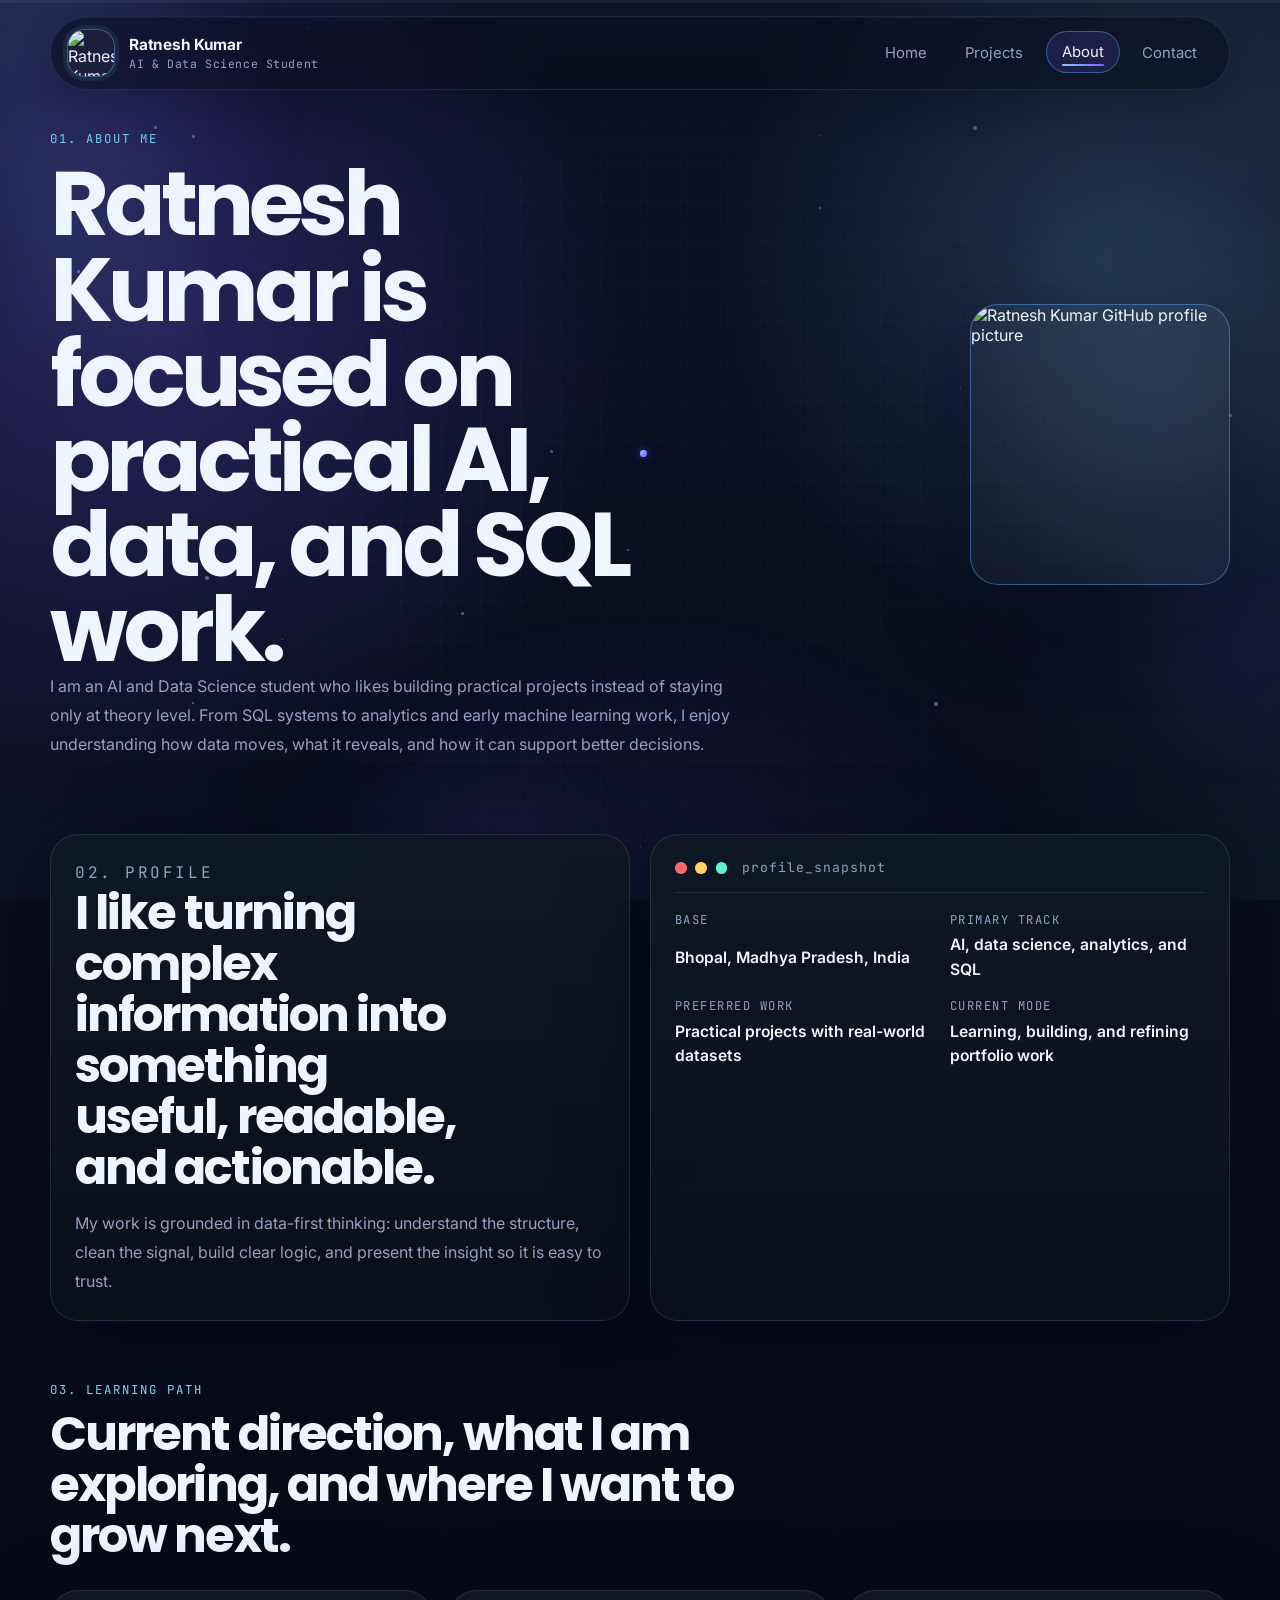
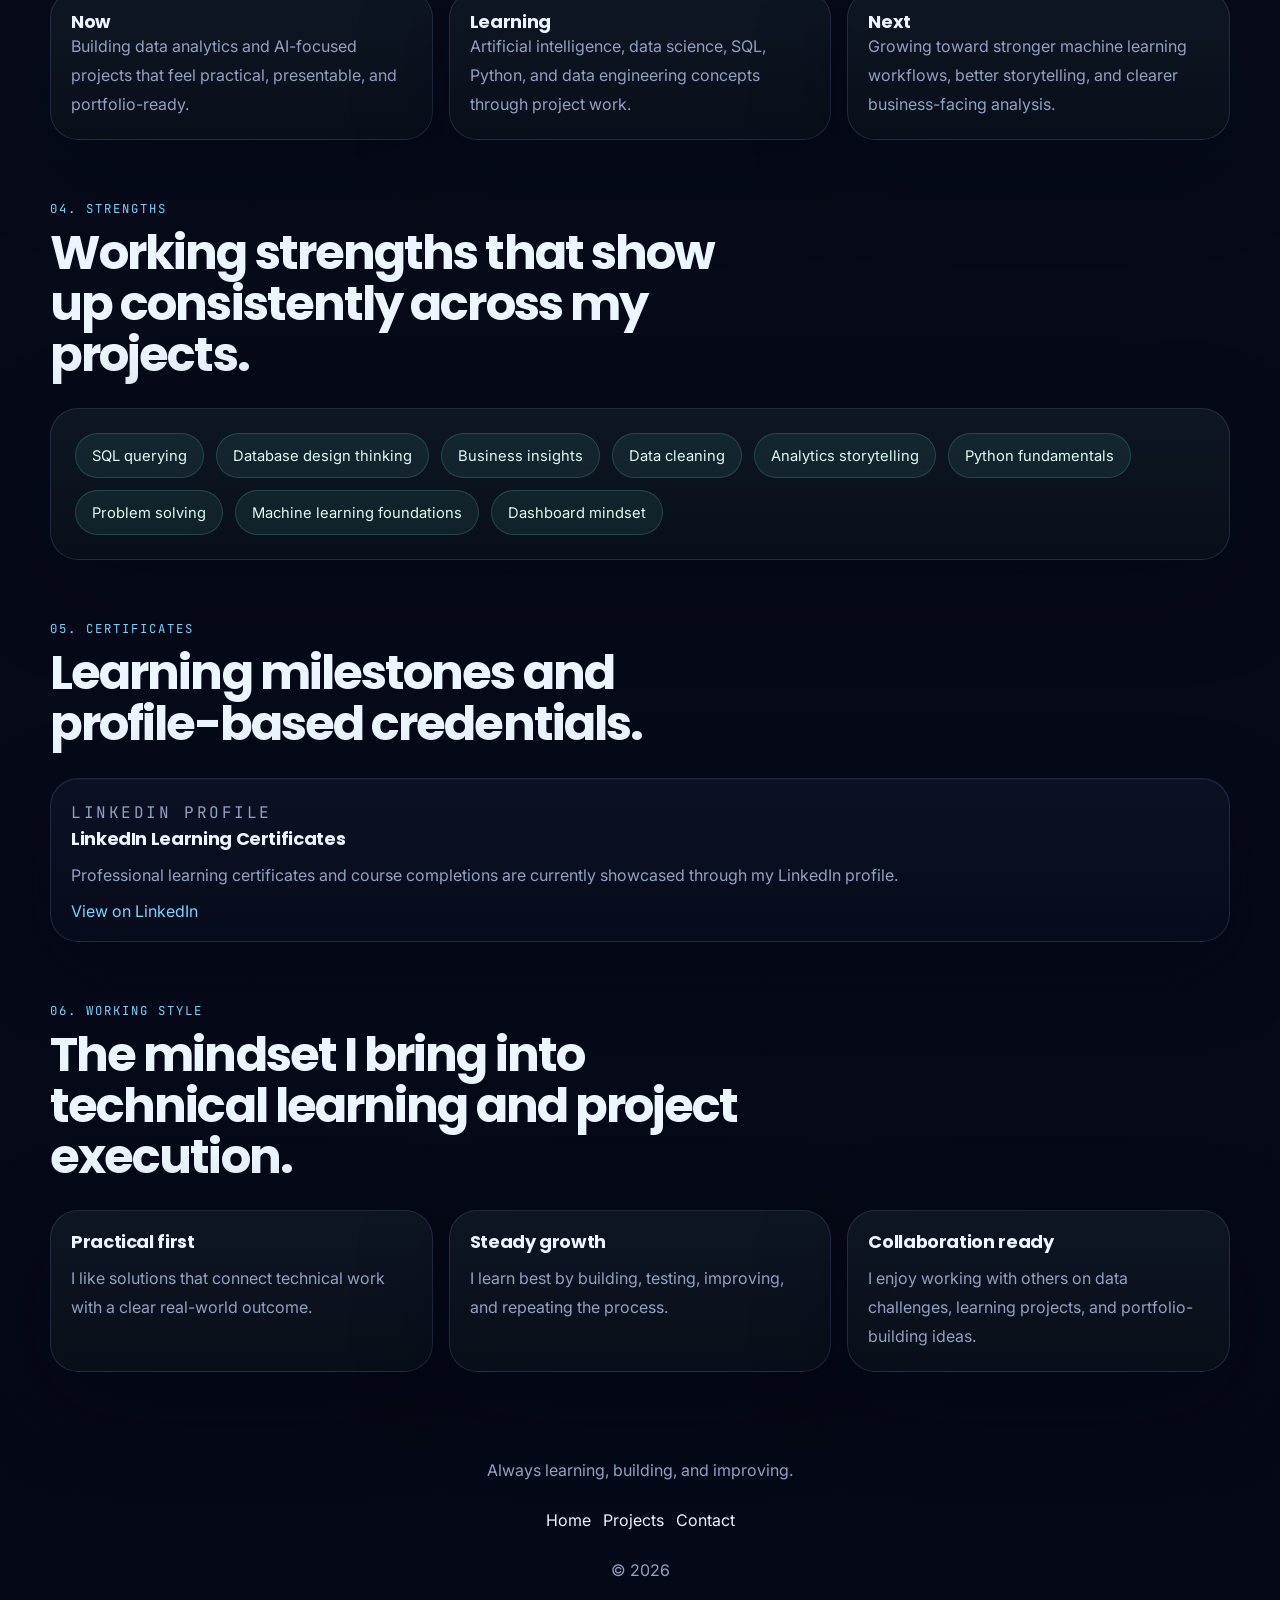
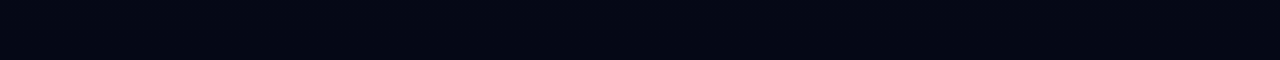
==== commit ac40adfe: "Redesign portfolio with premium motion system" ====
--- a/about.html
+++ b/about.html
@@ -11,7 +11,7 @@
     <link rel="preconnect" href="https://fonts.googleapis.com" />
     <link rel="preconnect" href="https://fonts.gstatic.com" crossorigin />
     <link
-      href="https://fonts.googleapis.com/css2?family=Inter:wght@400;500;600;700;800&family=JetBrains+Mono:wght@400;500;600&display=swap"
+      href="https://fonts.googleapis.com/css2?family=Inter:wght@400;500;600;700;800&family=Poppins:wght@500;600;700;800&family=JetBrains+Mono:wght@400;500;600&display=swap"
       rel="stylesheet"
     />
     <link rel="stylesheet" href="styles.css" />
@@ -19,12 +19,16 @@
   <body data-page="about">
     <div class="site-background" aria-hidden="true">
       <div class="grid-overlay"></div>
+      <div class="blob blob-one"></div>
+      <div class="blob blob-two"></div>
+      <div class="blob blob-three"></div>
       <div class="orb orb-one"></div>
       <div class="orb orb-two"></div>
       <div class="cursor-glow" data-cursor-glow></div>
       <div class="particle-field" data-particle-field></div>
     </div>
     <div class="scroll-progress" aria-hidden="true"><span data-progress-bar></span></div>
+    <button class="back-to-top" type="button" aria-label="Back to top" data-back-to-top>Top</button>
 
     <div class="page-shell">
       <header class="site-header">
@@ -138,7 +142,7 @@
         </section>
       </main>
 
-      <footer class="site-footer">
+      <footer class="site-footer reveal">
         <p>Always learning, building, and improving.</p>
         <div class="footer-links">
           <a href="index.html">Home</a>
@@ -149,6 +153,6 @@
       </footer>
     </div>
 
-    <script src="script.js"></script>
+    <script src="script.js" defer></script>
   </body>
 </html>
--- a/styles.css
+++ b/styles.css
@@ -6,19 +6,21 @@
 
 :root {
   color-scheme: dark;
-  --bg: #060b12;
-  --bg-elevated: rgba(10, 16, 26, 0.88);
-  --panel: rgba(14, 22, 35, 0.92);
-  --panel-soft: rgba(13, 20, 31, 0.72);
+  --bg: #050816;
+  --bg-elevated: rgba(10, 14, 32, 0.88);
+  --panel: rgba(11, 18, 38, 0.78);
+  --panel-soft: rgba(11, 18, 38, 0.54);
   --text: #edf5ff;
-  --muted: #93a7c2;
-  --muted-strong: #c5d4e7;
-  --line: rgba(142, 167, 194, 0.18);
-  --line-strong: rgba(98, 240, 208, 0.3);
-  --primary: #62f0d0;
-  --primary-strong: #24cfa9;
-  --primary-soft: rgba(98, 240, 208, 0.11);
-  --shadow: 0 28px 80px rgba(0, 0, 0, 0.42);
+  --muted: #92a1c4;
+  --muted-strong: #d6def7;
+  --line: rgba(139, 163, 223, 0.18);
+  --line-strong: rgba(96, 170, 255, 0.45);
+  --primary: #7dd3fc;
+  --primary-strong: #7c5cff;
+  --primary-soft: rgba(125, 92, 255, 0.14);
+  --glow-soft: rgba(125, 92, 255, 0.22);
+  --glow-bright: rgba(125, 211, 252, 0.24);
+  --shadow: 0 28px 90px rgba(2, 6, 23, 0.48);
   --radius-xl: 32px;
   --radius-lg: 28px;
   --radius-md: 22px;
@@ -36,9 +38,10 @@
   font-family: "Inter", "Segoe UI", sans-serif;
   color: var(--text);
   background:
-    radial-gradient(circle at top left, rgba(17, 64, 74, 0.35), transparent 28rem),
-    radial-gradient(circle at 88% 10%, rgba(72, 156, 190, 0.16), transparent 22rem),
-    linear-gradient(180deg, #09111b 0%, #060b12 50%, #050910 100%);
+    radial-gradient(circle at 14% 10%, rgba(124, 92, 255, 0.24), transparent 28rem),
+    radial-gradient(circle at 86% 8%, rgba(125, 211, 252, 0.18), transparent 24rem),
+    radial-gradient(circle at 50% 120%, rgba(110, 86, 255, 0.16), transparent 28rem),
+    linear-gradient(180deg, #0b1026 0%, #070b19 46%, #050816 100%);
 }
 
 body::before {
@@ -48,8 +51,18 @@
   pointer-events: none;
   background:
     linear-gradient(180deg, rgba(255, 255, 255, 0.02), transparent 28%),
-    radial-gradient(circle at 50% 120%, rgba(98, 240, 208, 0.08), transparent 38%);
+    radial-gradient(circle at 50% 120%, rgba(125, 92, 255, 0.12), transparent 38%);
   z-index: -4;
+}
+
+body::after {
+  content: "";
+  position: fixed;
+  inset: 0;
+  pointer-events: none;
+  background: linear-gradient(90deg, rgba(125, 92, 255, 0.04), transparent 22%, transparent 78%, rgba(125, 211, 252, 0.04));
+  mix-blend-mode: screen;
+  z-index: -5;
 }
 
 body.menu-open {
@@ -93,6 +106,42 @@
   background-size: 40px 40px;
   mask-image: radial-gradient(circle at center, black 35%, transparent 88%);
   opacity: 0.7;
+  animation: grid-pan 24s linear infinite alternate;
+}
+
+.blob {
+  position: absolute;
+  border-radius: 999px;
+  filter: blur(12px);
+  opacity: 0.42;
+  animation: blob-drift 18s ease-in-out infinite;
+}
+
+.blob-one {
+  top: -10%;
+  left: -6%;
+  width: 24rem;
+  height: 24rem;
+  background: radial-gradient(circle, rgba(125, 92, 255, 0.24), transparent 72%);
+}
+
+.blob-two {
+  top: 18%;
+  right: -8%;
+  width: 28rem;
+  height: 28rem;
+  background: radial-gradient(circle, rgba(125, 211, 252, 0.18), transparent 72%);
+  animation-duration: 22s;
+  animation-direction: reverse;
+}
+
+.blob-three {
+  bottom: -18%;
+  left: 24%;
+  width: 22rem;
+  height: 22rem;
+  background: radial-gradient(circle, rgba(134, 113, 255, 0.18), transparent 72%);
+  animation-duration: 24s;
 }
 
 .orb {
@@ -107,7 +156,8 @@
   left: -8%;
   width: 22rem;
   height: 22rem;
-  background: radial-gradient(circle, rgba(98, 240, 208, 0.24), transparent 70%);
+  background: radial-gradient(circle, rgba(125, 211, 252, 0.18), transparent 70%);
+  animation: orb-float 18s ease-in-out infinite;
 }
 
 .orb-two {
@@ -115,7 +165,8 @@
   bottom: 12%;
   width: 20rem;
   height: 20rem;
-  background: radial-gradient(circle, rgba(84, 129, 241, 0.18), transparent 72%);
+  background: radial-gradient(circle, rgba(125, 92, 255, 0.18), transparent 72%);
+  animation: orb-float 22s ease-in-out infinite reverse;
 }
 
 .cursor-glow {
@@ -125,7 +176,7 @@
   width: 34rem;
   height: 34rem;
   border-radius: 50%;
-  background: radial-gradient(circle, rgba(98, 240, 208, 0.18), transparent 68%);
+  background: radial-gradient(circle, rgba(125, 211, 252, 0.22), transparent 68%);
   filter: blur(18px);
   opacity: 0.45;
   transform: translate(-50%, -50%);
@@ -140,8 +191,8 @@
 .particle-field span {
   position: absolute;
   border-radius: 999px;
-  background: rgba(98, 240, 208, 0.85);
-  box-shadow: 0 0 14px rgba(98, 240, 208, 0.45);
+  background: rgba(125, 211, 252, 0.85);
+  box-shadow: 0 0 14px rgba(125, 92, 255, 0.35);
   opacity: 0.55;
   animation: particle-drift var(--duration, 12s) ease-in-out infinite;
   animation-delay: var(--delay, 0s);
@@ -272,12 +323,26 @@
 }
 
 .hero-section {
+  position: relative;
+  overflow: hidden;
   display: grid;
   grid-template-columns: minmax(0, 1.08fr) minmax(320px, 0.92fr);
   align-items: center;
   gap: clamp(2rem, 4vw, 4.5rem);
   min-height: calc(100svh - 9rem);
   padding: 1rem 0 3rem;
+}
+
+.hero-section::before {
+  content: "";
+  position: absolute;
+  inset: 12% auto auto 46%;
+  width: 18rem;
+  height: 18rem;
+  border-radius: 50%;
+  background: radial-gradient(circle, rgba(98, 240, 208, 0.08), transparent 72%);
+  pointer-events: none;
+  animation: aura-pulse 9s ease-in-out infinite;
 }
 
 .hero-copy {
@@ -362,6 +427,8 @@
 }
 
 .button {
+  position: relative;
+  overflow: hidden;
   display: inline-flex;
   align-items: center;
   justify-content: center;
@@ -378,8 +445,24 @@
     color 180ms ease;
 }
 
+.button::after {
+  content: "";
+  position: absolute;
+  top: -30%;
+  left: -35%;
+  width: 32%;
+  height: 160%;
+  background: linear-gradient(90deg, transparent, rgba(255, 255, 255, 0.26), transparent);
+  transform: rotate(18deg) translateX(-240%);
+  transition: transform 620ms cubic-bezier(0.22, 1, 0.36, 1);
+}
+
 .button:hover {
   transform: translateY(-2px);
+}
+
+.button:hover::after {
+  transform: rotate(18deg) translateX(420%);
 }
 
 .button-primary {
@@ -437,6 +520,7 @@
   position: relative;
   width: min(100%, 440px);
   aspect-ratio: 0.92;
+  animation: portrait-bob 7.5s ease-in-out infinite;
 }
 
 .portrait-outline {
@@ -445,6 +529,7 @@
   border: 1px solid rgba(98, 240, 208, 0.36);
   border-radius: 2.2rem;
   transform: rotate(8deg);
+  animation: outline-drift 9s ease-in-out infinite;
 }
 
 .portrait-card {
@@ -698,6 +783,7 @@
   display: grid;
   align-content: start;
   padding: 1.35rem;
+  isolation: isolate;
   transition:
     transform 220ms ease,
     border-color 220ms ease,
@@ -713,10 +799,27 @@
   opacity: 0.8;
 }
 
+.project-card::after {
+  content: "";
+  position: absolute;
+  inset: auto -10% -38% auto;
+  width: 11rem;
+  height: 11rem;
+  border-radius: 50%;
+  background: radial-gradient(circle, rgba(98, 240, 208, 0.12), transparent 70%);
+  opacity: 0;
+  transition: opacity 220ms ease;
+  z-index: -1;
+}
+
 .project-card:hover {
   transform: translateY(-6px);
   border-color: var(--line-strong);
   box-shadow: 0 34px 84px rgba(0, 0, 0, 0.46);
+}
+
+.project-card:hover::after {
+  opacity: 1;
 }
 
 .project-topline {
@@ -888,10 +991,10 @@
 
 .reveal {
   opacity: 0;
-  transform: translateY(24px);
+  transform: translateY(18px);
   transition:
-    opacity 700ms ease,
-    transform 700ms ease;
+    opacity 420ms ease,
+    transform 420ms ease;
 }
 
 .reveal.is-visible {
@@ -899,6 +1002,12 @@
   transform: translateY(0);
 }
 
+.hero-section .reveal,
+.page-hero .reveal {
+  opacity: 1;
+  transform: none;
+}
+
 .delay-1 {
   transition-delay: 120ms;
 }
@@ -909,6 +1018,543 @@
 
 .hidden {
   display: none !important;
+}
+
+h1,
+h2,
+h3 {
+  font-family: "Poppins", "Inter", sans-serif;
+}
+
+.glass-card,
+[data-spotlight-card] {
+  position: relative;
+  isolation: isolate;
+  overflow: hidden;
+  border: 1px solid rgba(147, 173, 255, 0.16);
+  background: linear-gradient(180deg, rgba(13, 19, 39, 0.82), rgba(9, 14, 31, 0.66));
+  backdrop-filter: blur(18px);
+  box-shadow:
+    0 24px 80px rgba(2, 6, 23, 0.45),
+    inset 0 1px 0 rgba(255, 255, 255, 0.04);
+}
+
+[data-spotlight-card]::after {
+  content: "";
+  position: absolute;
+  inset: 0;
+  background: radial-gradient(circle at var(--spot-x, 50%) var(--spot-y, 50%), rgba(125, 211, 252, 0.14), transparent 36%);
+  opacity: 0;
+  transition: opacity 260ms ease;
+  pointer-events: none;
+}
+
+[data-spotlight-card]:hover::after {
+  opacity: 1;
+}
+
+.site-header {
+  background: rgba(8, 12, 28, 0.58);
+  border-color: rgba(132, 155, 220, 0.16);
+  box-shadow:
+    0 18px 60px rgba(2, 6, 23, 0.35),
+    inset 0 1px 0 rgba(255, 255, 255, 0.05);
+}
+
+.site-nav a {
+  position: relative;
+  overflow: hidden;
+}
+
+.site-nav a::after {
+  content: "";
+  position: absolute;
+  left: 1rem;
+  right: 1rem;
+  bottom: 0.42rem;
+  height: 2px;
+  border-radius: 999px;
+  background: linear-gradient(90deg, var(--primary), var(--primary-strong));
+  transform: scaleX(0);
+  transform-origin: center;
+  transition: transform 220ms ease;
+}
+
+.site-nav a:hover::after,
+.site-nav a.active::after {
+  transform: scaleX(1);
+}
+
+.button {
+  gap: 0.5rem;
+  backdrop-filter: blur(12px);
+}
+
+.button-primary {
+  background: linear-gradient(135deg, var(--primary), #8b5cf6);
+  color: #030712;
+  box-shadow: 0 18px 40px rgba(125, 92, 255, 0.24);
+}
+
+.button-secondary {
+  background: rgba(255, 255, 255, 0.04);
+}
+
+.button-tertiary {
+  color: var(--muted-strong);
+}
+
+.button-ripple {
+  position: absolute;
+  width: 0.75rem;
+  height: 0.75rem;
+  border-radius: 50%;
+  background: rgba(255, 255, 255, 0.42);
+  transform: translate(-50%, -50%) scale(0);
+  animation: ripple 620ms ease-out forwards;
+  pointer-events: none;
+}
+
+.hero-title {
+  max-width: 10ch;
+}
+
+.typed-line {
+  display: inline-flex;
+  align-items: center;
+  gap: 0.35rem;
+  margin: 1rem 0 0;
+  min-height: 2rem;
+  color: var(--muted-strong);
+  font-size: clamp(1rem, 2vw, 1.15rem);
+}
+
+.typed-prefix {
+  color: var(--muted);
+}
+
+.typed-role {
+  color: var(--primary);
+  text-shadow: 0 0 18px rgba(125, 211, 252, 0.25);
+}
+
+.typed-caret {
+  width: 0.12rem;
+  height: 1.15rem;
+  border-radius: 999px;
+  background: linear-gradient(180deg, var(--primary), var(--primary-strong));
+  animation: caret-blink 1s steps(1) infinite;
+}
+
+.hero-highlights {
+  display: flex;
+  flex-wrap: wrap;
+  gap: 0.75rem;
+  margin-top: 1.2rem;
+}
+
+.hero-highlights span {
+  padding: 0.72rem 0.95rem;
+  border: 1px solid rgba(142, 167, 255, 0.16);
+  border-radius: 999px;
+  background: rgba(255, 255, 255, 0.03);
+  color: var(--muted-strong);
+  font-size: 0.88rem;
+}
+
+.profile-ring {
+  position: absolute;
+  inset: 6%;
+  border: 1px solid rgba(125, 211, 252, 0.28);
+  border-radius: 2.4rem;
+  box-shadow: 0 0 28px rgba(125, 92, 255, 0.18);
+  animation: ring-pulse 4.8s ease-in-out infinite;
+}
+
+.profile-ring.ring-two {
+  inset: 0;
+  border-color: rgba(125, 92, 255, 0.18);
+  animation-delay: -1.8s;
+}
+
+.about-grid,
+.premium-contact {
+  display: grid;
+  grid-template-columns: minmax(0, 1.06fr) minmax(320px, 0.94fr);
+  gap: 1.25rem;
+}
+
+.skills-grid {
+  display: grid;
+  grid-template-columns: repeat(3, minmax(0, 1fr));
+  gap: 1rem;
+}
+
+.skill-card {
+  display: grid;
+  gap: 0.95rem;
+  padding: 1.35rem;
+  transform-style: preserve-3d;
+  transition:
+    transform 220ms ease,
+    border-color 220ms ease,
+    box-shadow 220ms ease;
+}
+
+.skill-card:hover {
+  border-color: rgba(125, 211, 252, 0.34);
+  box-shadow:
+    0 28px 80px rgba(2, 6, 23, 0.48),
+    0 0 0 1px rgba(125, 92, 255, 0.12);
+}
+
+.skill-topline,
+.skill-tags {
+  display: flex;
+  flex-wrap: wrap;
+  align-items: center;
+  justify-content: space-between;
+  gap: 0.65rem;
+}
+
+.skill-topline span,
+.skill-tags span,
+.timeline-step {
+  font-family: "JetBrains Mono", "Consolas", monospace;
+  font-size: 0.76rem;
+  letter-spacing: 0.12em;
+  text-transform: uppercase;
+}
+
+.skill-tags span {
+  padding: 0.4rem 0.65rem;
+  border: 1px solid rgba(125, 211, 252, 0.18);
+  border-radius: 999px;
+  color: var(--muted-strong);
+}
+
+.progress-track {
+  width: 100%;
+  height: 0.52rem;
+  border-radius: 999px;
+  background: rgba(255, 255, 255, 0.07);
+  overflow: hidden;
+}
+
+.progress-fill {
+  display: block;
+  width: 0;
+  height: 100%;
+  border-radius: inherit;
+  background: linear-gradient(90deg, var(--primary), var(--primary-strong));
+  box-shadow: 0 0 16px rgba(125, 92, 255, 0.3);
+  transition: width 900ms cubic-bezier(0.22, 1, 0.36, 1);
+}
+
+.project-visual {
+  position: relative;
+  display: grid;
+  align-content: space-between;
+  min-height: 11rem;
+  padding: 1rem;
+  border-radius: 1.35rem;
+  background:
+    radial-gradient(circle at 20% 20%, rgba(125, 211, 252, 0.22), transparent 35%),
+    radial-gradient(circle at 82% 18%, rgba(125, 92, 255, 0.2), transparent 32%),
+    linear-gradient(160deg, rgba(14, 22, 45, 0.96), rgba(8, 13, 27, 0.9));
+  border: 1px solid rgba(147, 173, 255, 0.15);
+  overflow: hidden;
+}
+
+.project-visual strong {
+  font-size: clamp(2rem, 5vw, 3rem);
+  letter-spacing: -0.08em;
+}
+
+.project-badge {
+  justify-self: start;
+  padding: 0.42rem 0.7rem;
+  border-radius: 999px;
+  background: rgba(255, 255, 255, 0.06);
+  font-size: 0.78rem;
+  color: var(--muted-strong);
+}
+
+.project-lines {
+  display: grid;
+  gap: 0.38rem;
+}
+
+.project-lines span {
+  height: 0.42rem;
+  border-radius: 999px;
+  background: linear-gradient(90deg, rgba(125, 211, 252, 0.65), rgba(125, 92, 255, 0.08));
+}
+
+.project-lines span:nth-child(2) {
+  width: 74%;
+}
+
+.project-lines span:nth-child(3) {
+  width: 52%;
+}
+
+.project-card {
+  gap: 1rem;
+}
+
+.project-card:hover .project-visual {
+  transform: scale(1.02);
+}
+
+.project-links {
+  opacity: 0;
+  transform: translateY(10px);
+  transition:
+    opacity 220ms ease,
+    transform 220ms ease;
+}
+
+.project-card:hover .project-links {
+  opacity: 1;
+  transform: translateY(0);
+}
+
+.project-card.loading {
+  gap: 0.8rem;
+}
+
+.skeleton-block,
+.skeleton-line,
+.skeleton-meta span {
+  background: linear-gradient(90deg, rgba(255, 255, 255, 0.06), rgba(125, 211, 252, 0.16), rgba(255, 255, 255, 0.06));
+  background-size: 200% 100%;
+  animation: shimmer 1.4s linear infinite;
+}
+
+.skeleton-line {
+  height: 0.78rem;
+  border-radius: 999px;
+}
+
+.skeleton-line.short {
+  width: 52%;
+}
+
+.skeleton-meta {
+  display: flex;
+  gap: 0.55rem;
+}
+
+.skeleton-meta span {
+  width: 4.5rem;
+  height: 1.8rem;
+  border-radius: 999px;
+}
+
+.timeline-shell {
+  position: relative;
+  display: grid;
+  grid-template-columns: 3rem minmax(0, 1fr);
+  gap: 1rem;
+  align-items: start;
+}
+
+.timeline-rail {
+  position: relative;
+  justify-self: center;
+  width: 2px;
+  height: 100%;
+  min-height: 100%;
+  background: rgba(142, 167, 255, 0.14);
+  border-radius: 999px;
+}
+
+.timeline-fill {
+  position: absolute;
+  inset: 0 auto auto 0;
+  width: 100%;
+  height: 100%;
+  background: linear-gradient(180deg, var(--primary), var(--primary-strong));
+  transform-origin: top center;
+}
+
+.timeline-stack {
+  display: grid;
+  gap: 1rem;
+}
+
+.timeline-item-home {
+  display: grid;
+  gap: 0.75rem;
+  padding: 1.25rem;
+}
+
+.timeline-item-home h3 {
+  max-width: 24rem;
+}
+
+.premium-contact {
+  align-items: start;
+}
+
+.contact-form {
+  display: grid;
+  gap: 1rem;
+  padding: 1.5rem;
+}
+
+.field {
+  position: relative;
+}
+
+.field input,
+.field textarea {
+  width: 100%;
+  padding: 1.25rem 1rem 0.85rem;
+  border: 1px solid rgba(147, 173, 255, 0.16);
+  border-radius: 1rem;
+  background: rgba(255, 255, 255, 0.03);
+  color: var(--text);
+  outline: 0;
+  transition:
+    border-color 180ms ease,
+    box-shadow 180ms ease,
+    background-color 180ms ease;
+}
+
+.field textarea {
+  min-height: 9rem;
+  resize: vertical;
+}
+
+.field input:focus,
+.field textarea:focus {
+  border-color: rgba(125, 211, 252, 0.42);
+  box-shadow: 0 0 0 3px rgba(125, 92, 255, 0.12);
+}
+
+.field label {
+  position: absolute;
+  left: 1rem;
+  top: 1rem;
+  color: var(--muted);
+  pointer-events: none;
+  transition:
+    transform 180ms ease,
+    color 180ms ease,
+    font-size 180ms ease;
+}
+
+.field input:focus + label,
+.field input:not(:placeholder-shown) + label,
+.field textarea:focus + label,
+.field textarea:not(:placeholder-shown) + label {
+  transform: translateY(-0.55rem);
+  color: var(--primary);
+  font-size: 0.76rem;
+}
+
+.submit-button.is-sending {
+  opacity: 0.85;
+}
+
+.submit-button.is-success {
+  background: linear-gradient(135deg, #8b5cf6, #7dd3fc);
+}
+
+.form-status {
+  min-height: 1.4rem;
+  margin: 0;
+  color: var(--muted);
+  font-size: 0.92rem;
+}
+
+.back-to-top {
+  position: fixed;
+  right: 1.35rem;
+  bottom: 1.35rem;
+  z-index: 35;
+  width: 3.25rem;
+  height: 3.25rem;
+  border: 1px solid rgba(147, 173, 255, 0.16);
+  border-radius: 999px;
+  background: rgba(8, 12, 28, 0.72);
+  color: var(--text);
+  backdrop-filter: blur(16px);
+  cursor: pointer;
+  opacity: 0;
+  pointer-events: none;
+  transform: translateY(14px);
+  transition:
+    opacity 220ms ease,
+    transform 220ms ease,
+    border-color 220ms ease;
+}
+
+.back-to-top.is-visible {
+  opacity: 1;
+  pointer-events: auto;
+  transform: translateY(0);
+}
+
+.back-to-top:hover {
+  border-color: rgba(125, 211, 252, 0.4);
+}
+
+.site-footer {
+  padding-top: 3rem;
+}
+
+.footer-socials,
+.footer-links {
+  display: flex;
+  flex-wrap: wrap;
+  align-items: center;
+  justify-content: center;
+  gap: 0.75rem;
+}
+
+.social-badge {
+  display: inline-flex;
+  align-items: center;
+  justify-content: center;
+  width: 2.7rem;
+  height: 2.7rem;
+  border: 1px solid rgba(147, 173, 255, 0.18);
+  border-radius: 999px;
+  background: rgba(255, 255, 255, 0.03);
+  color: var(--muted-strong);
+  transition:
+    transform 220ms ease,
+    border-color 220ms ease,
+    color 220ms ease;
+}
+
+.social-badge:hover {
+  transform: translateY(-4px);
+  border-color: rgba(125, 211, 252, 0.38);
+  color: var(--primary);
+}
+
+.cursor-trail {
+  position: absolute;
+  top: 0;
+  left: 0;
+  width: 0.42rem;
+  height: 0.42rem;
+  border-radius: 50%;
+  background: linear-gradient(135deg, var(--primary), var(--primary-strong));
+  box-shadow: 0 0 14px rgba(125, 92, 255, 0.35);
+  transform: translate(-50%, -50%);
+}
+
+.reveal-left {
+  transform: translate3d(-28px, 18px, 0);
+}
+
+.reveal-right {
+  transform: translate3d(28px, 18px, 0);
 }
 
 @keyframes float {
@@ -919,6 +1565,74 @@
 
   50% {
     transform: translateY(-12px);
+  }
+}
+
+@keyframes hero-rise {
+  from {
+    opacity: 0;
+    transform: translateY(20px);
+  }
+
+  to {
+    opacity: 1;
+    transform: translateY(0);
+  }
+}
+
+@keyframes grid-pan {
+  from {
+    transform: translate3d(0, 0, 0);
+  }
+
+  to {
+    transform: translate3d(0, -14px, 0);
+  }
+}
+
+@keyframes orb-float {
+  0%,
+  100% {
+    transform: translate3d(0, 0, 0) scale(1);
+  }
+
+  50% {
+    transform: translate3d(16px, -18px, 0) scale(1.05);
+  }
+}
+
+@keyframes aura-pulse {
+  0%,
+  100% {
+    opacity: 0.38;
+    transform: scale(1);
+  }
+
+  50% {
+    opacity: 0.72;
+    transform: scale(1.08);
+  }
+}
+
+@keyframes portrait-bob {
+  0%,
+  100% {
+    transform: translateY(0);
+  }
+
+  50% {
+    transform: translateY(-8px);
+  }
+}
+
+@keyframes outline-drift {
+  0%,
+  100% {
+    transform: rotate(8deg) translateY(0);
+  }
+
+  50% {
+    transform: rotate(10deg) translateY(-8px);
   }
 }
 
@@ -935,9 +1649,69 @@
   }
 }
 
+@keyframes blob-drift {
+  0%,
+  100% {
+    transform: translate3d(0, 0, 0) scale(1);
+  }
+
+  50% {
+    transform: translate3d(14px, -20px, 0) scale(1.06);
+  }
+}
+
+@keyframes ring-pulse {
+  0%,
+  100% {
+    opacity: 0.42;
+    transform: scale(1);
+  }
+
+  50% {
+    opacity: 0.82;
+    transform: scale(1.035);
+  }
+}
+
+@keyframes caret-blink {
+  0%,
+  50% {
+    opacity: 1;
+  }
+
+  50.01%,
+  100% {
+    opacity: 0;
+  }
+}
+
+@keyframes shimmer {
+  from {
+    background-position: 200% 0;
+  }
+
+  to {
+    background-position: -200% 0;
+  }
+}
+
+@keyframes ripple {
+  from {
+    opacity: 0.55;
+    transform: translate(-50%, -50%) scale(0);
+  }
+
+  to {
+    opacity: 0;
+    transform: translate(-50%, -50%) scale(16);
+  }
+}
+
 @media (max-width: 980px) {
   .hero-section,
   .page-hero,
+  .about-grid,
+  .premium-contact,
   .info-grid,
   .tech-layout,
   .contact-grid,
@@ -964,9 +1738,17 @@
     grid-template-columns: repeat(2, minmax(0, 1fr));
   }
 
+  .skills-grid {
+    grid-template-columns: repeat(2, minmax(0, 1fr));
+  }
+
   .stats-grid,
   .system-grid {
     grid-template-columns: repeat(2, minmax(0, 1fr));
+  }
+
+  .timeline-shell {
+    grid-template-columns: 2rem minmax(0, 1fr);
   }
 
   .badge-top {
@@ -1022,9 +1804,16 @@
   }
 
   .stats-grid,
+  .skills-grid,
   .project-grid,
   .system-grid {
     grid-template-columns: 1fr;
+  }
+
+  .hero-highlights,
+  .footer-socials,
+  .footer-links {
+    justify-content: flex-start;
   }
 
   .floating-badge {
@@ -1048,12 +1837,24 @@
   .stack-surface,
   .project-card,
   .timeline-item,
+  .timeline-item-home,
   .certificate-card,
   .value-card,
   .contact-item,
   .fit-card,
-  .contact-panel {
+  .contact-panel,
+  .contact-form {
     border-radius: 1.4rem;
+  }
+
+  .project-links {
+    opacity: 1;
+    transform: none;
+  }
+
+  .back-to-top {
+    right: 1rem;
+    bottom: 1rem;
   }
 }
 
@@ -1067,8 +1868,34 @@
   .particle-field span,
   .cursor-glow,
   .button,
+  .button::after,
+  .button-ripple,
+  .blob,
   .project-card,
-  .site-nav a {
+  .project-card::after,
+  .grid-overlay,
+  .orb,
+  .hero-section::before,
+  .profile-ring,
+  .portrait-shell,
+  .portrait-outline,
+  .typed-caret,
+  .progress-fill,
+  .cursor-trail,
+  .hero-copy > .section-number,
+  .hero-copy > .eyebrow,
+  .hero-copy > h1,
+  .hero-copy > .lead,
+  .hero-copy > .hero-actions,
+  .hero-copy > .stats-grid,
+  .hero-visual,
+  .page-hero-copy > .section-number,
+  .page-hero-copy > h1,
+  .page-hero-copy > .lead,
+  .page-hero-visual,
+  .site-nav a,
+  .site-nav a::after,
+  [data-spotlight-card]::after {
     transition: none !important;
     animation: none !important;
     transform: none !important;
